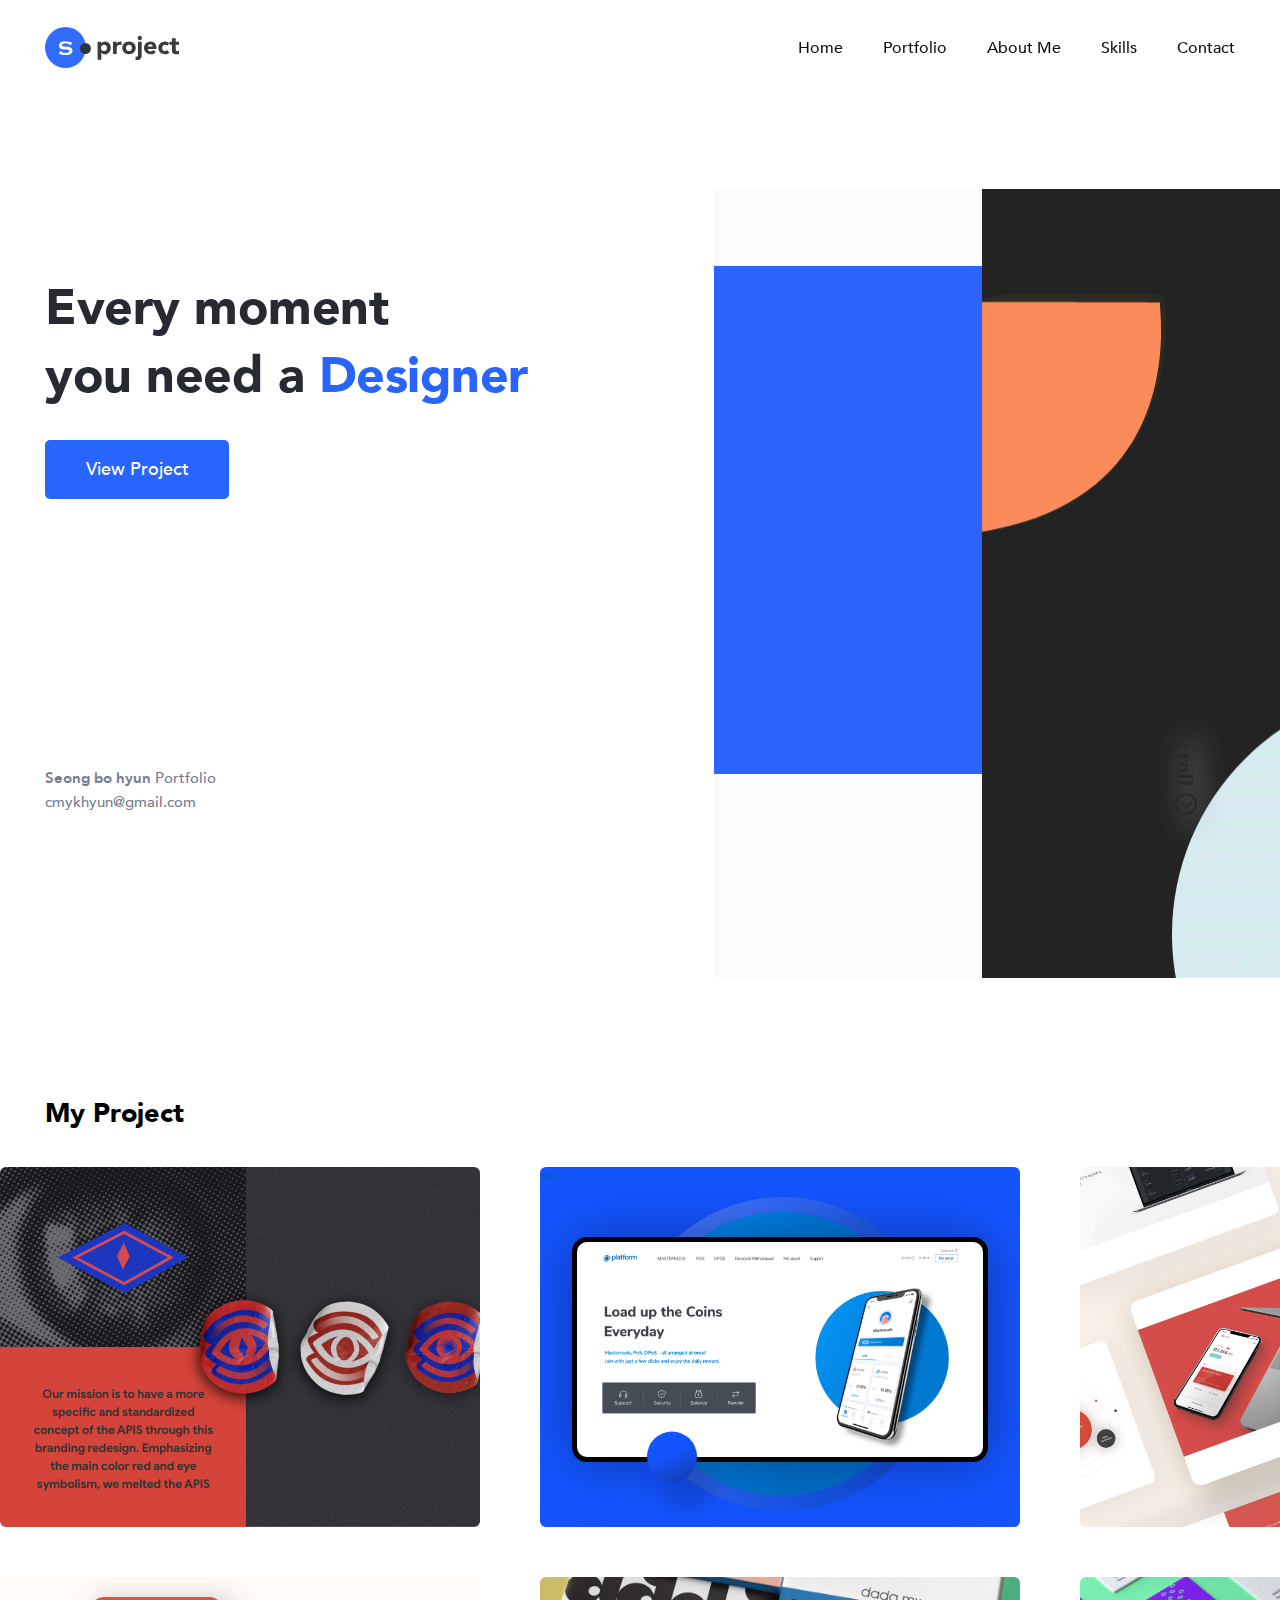
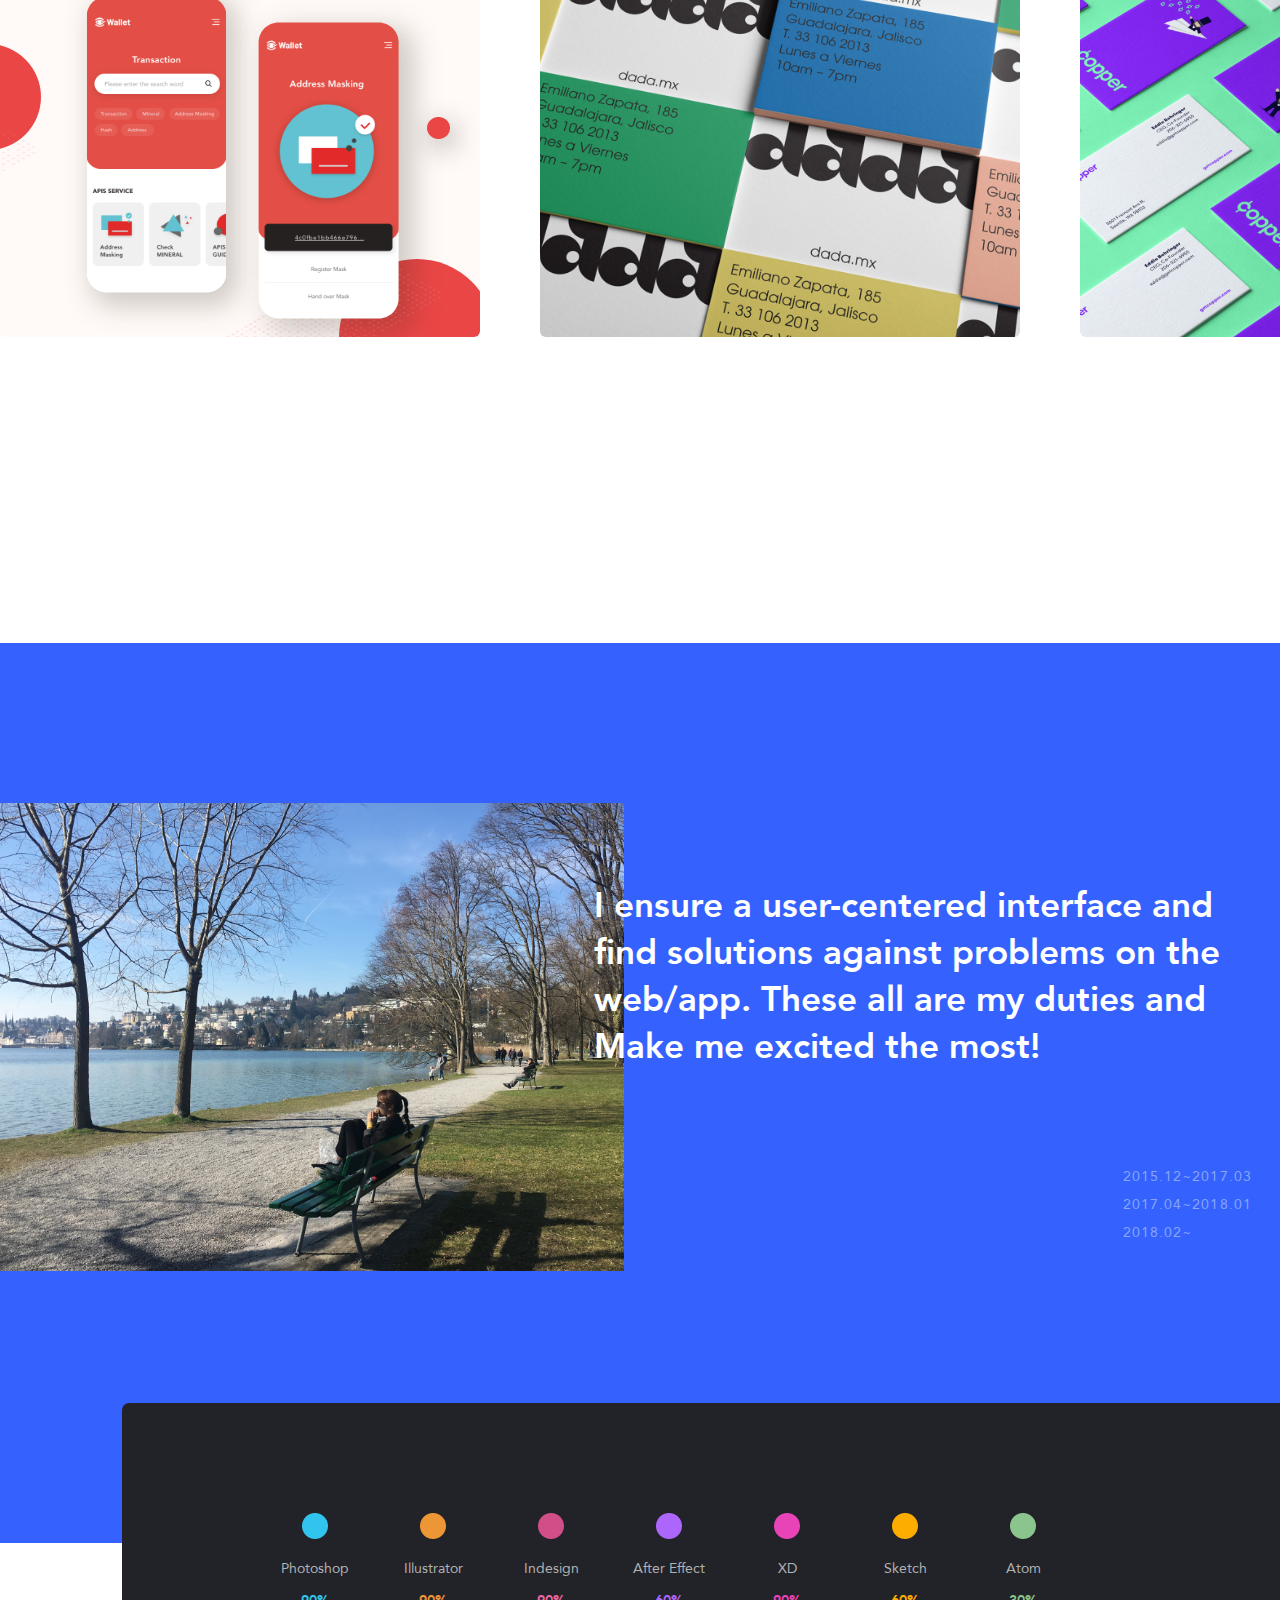
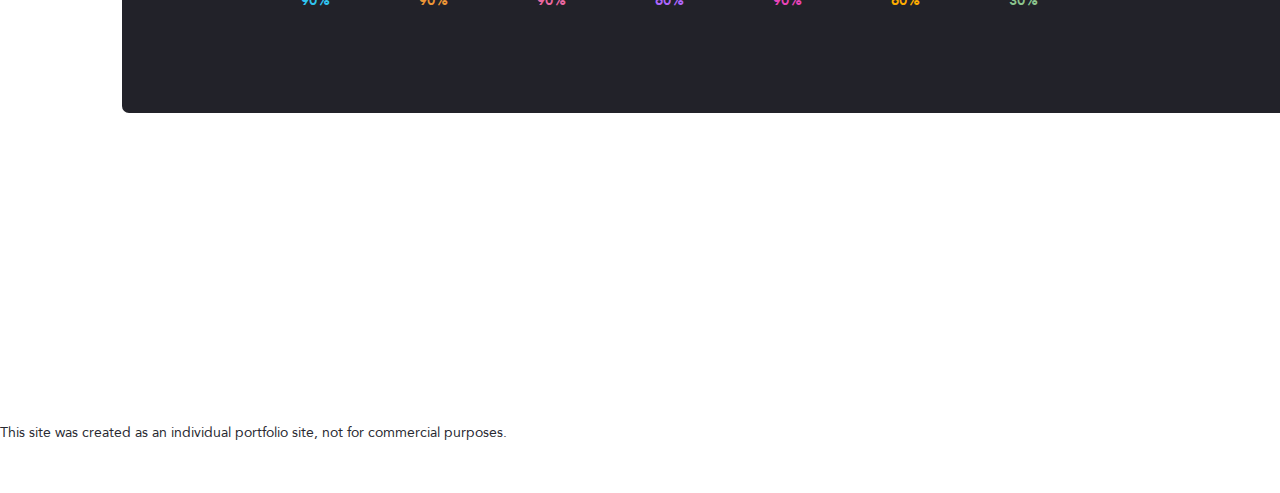
==== index.html @ dc226697 "첫번째 커밋" ====
<!doctype html>

<html lang="ko">
<head>
     <meta http-equiv="Content-Type" content="text/html; charset=utf-8">
     <meta name="Robots" content="noindex,nofollow">
     <meta name="viewport" content="width=device-width", initial-scale=1, user-scalable=no, min-height: 500px;>
     <title>Seong Bo hyun</title>
     <script src="https://code.jquery.com/jquery-3.3.1.min.js"></script>
     <script src="script/default.js"></script>
     <link rel="stylesheet" type="text/css" href="css/default.css">
     <link rel="stylesheet" type="text/css" href="css/style.css">
          <link rel="stylesheet" type="text/css" href="css/animate.css">
     <link rel="stylesheet" media="(min-width:701px) and (max-width:1580px)" href="css/tablet.css">
     <link rel="stylesheet" media="(min-width:0px) and (max-width:700px)" href="css/mobile.css">
     <link rel="stylesheet" href="https://wowjs.uk/css/libs/animate.css">
     <meta property="og:image" content="https://ibb.co/C6MLkLR">

</head>
<body class="body">
   <div class="main_wrap">
    <header id="header">
        <div class="content">
            <div class="logo"><a href="#a"><img src="img/logo.svg" alt="logo"></a></div>
            <div class="menu">
                <ul>
                   <li><a href="#a">Home</a></li>
                   <li><a href="#a">Portfolio</a></li>
                   <li><a href="#a">About Me</a></li>
                   <li><a href="#a">Skills</a></li>
                   <li><a href="#a">Contact</a></li>
                </ul>
            </div>

        </div>
    </header>
    <section class="banner">
           <div class="text">
             <div>
               <div class="main_text animated fadeInUp">Every moment<br>you need a <span>Designer</span></div>
               <div class="btn animated fadeInUp delay"><a href="#a">View Project</a></div>
              </div>
              </div>
               <div class="info_text"><b>Seong bo hyun</b> Portfolio<br>cmykhyun@gmail.com</div>

           <div class="main_img"><img src="img/banner_01.gif" alt="backgr" > </div>
           <div class="scroll"><img src="img/scroll.svg"></div>
       </section>
   </div>


   
    <!--============================================
   # portfolio
    ================================================-->

   <section id="pg_main">
     <section class="portfolio">
        <!-- <h3>2018 ~ 2020</h3> -->
         <h1>My Project</h1>
         <div class="filter">
            <ul>
                <li><b>Web</b> 03</li>
                <li><b>GUI</b> 02</li>
                <li><b>Etc</b> 05</li>
            </ul>
          </div>
          <div class="pf_list">
              <div class="card" >
                  <div class="inner_img " ><a href="#a">
                      <img class="pf_01" src="img/pf_01.png" >
                      <div class="overlay">
                          <h2 class="title">Bo hyun Portfolio</h2>
                          <p>Publishing / Web design</p>
                      </div></a>
                  </div>
             </div>
             <div class="card">
                  <div class="inner_img "><a href="#a">
                      <img class="pf_02" src="img/pf_02.png">
                      <div class="overlay">
                          <h2 class="title">Staking platform Web</h2>
                          <p>Planning / Web design</p>
                      </div></a>
                  </div>
             </div>
              <div class="card">
                  <div class="inner_img "><a href="#a">
                      <img class="pf_03" src="img/pf_03.png">
                      <div class="overlay">
                        <h2 class="title">APIS Official Web</h2>
                        <p>Planning / Web design</p>
                      </div></a>
                  </div>
             </div>
             <div class="card">
                  <div class="inner_img "><a href="#a">
                      <img class="pf_04" src="img/pf_04.png">
                      <div class="overlay">
                          <h2 class="title">Mobile Wallet UI/UX</h2>
                          <p>Planning / GUI design / UI / UX</p>
                      </div></a>
                  </div>
             </div>
              <div class="card">
                  <div class="inner_img "><a href="#a">
                      <img class="pf_05" src="img/pf_05.png">
                      <div class="overlay">
                        <h2 class="title">Platform UI/UX</h2>
                        <p>Planning / GUI design / UI / UX</p>
                      </div></a>
                  </div>
             </div>
             <div class="card">
                  <div class="inner_img "><a href="#a">
                      <img class="pf_06" src="img/pf_06.png">
                      <div class="overlay">
                          <h2 class="title">Graphic Design</h2>
                          <p>BI / CI / Graphic / Editorial design</p>
                      </div></a>
                  </div>
             </div>
         </div>


         <div class="popup_1">
             <img class="popup_cancel" src="img/project_ic03.svg" alt="cancel">
               <div class="popup_wrap">
                 <h2>Bo hyun Portfolio Design / Publishing</h2>
                 <!--<div class="tool">
                        <ul>
                            <li class="cb hover_1"><img src="img/project_ic01.svg" alt="Contribution"></li>
                            <li class="tl hover_2"><img src="img/project_ic02.svg" alt="tool"></li>
                        </ul>
                 </div>-->
                 <div class="project"><img src="img/project_img01.png"</div>
              </div>
              </div>


              <div class="popup_2">
                  <img class="popup_cancel" src="img/project_ic03.svg" alt="cancel">
                    <div class="popup_wrap">
                      <h2>Staking Platform Web</h2>
                      <div class="project"><img src="img/project_img02.png"</div>
                   </div>
                   </div>

               <div class="popup_3">
                     <img class="popup_cancel" src="img/project_ic03.svg" alt="cancel">
                       <div class="popup_wrap">
                         <h2>APIS Official Web</h2>
                         <div class="project"><img src="img/project_img03.png"</div>
                    </div>
                    </div>


              <div class="popup_4">
                  <img class="popup_cancel" src="img/project_ic03.svg" alt="cancel">
                    <div class="popup_wrap">
                      <h2>Mobile Wallet UI/UX</h2>
                      <div class="project"><img src="img/project_img04.png"</div>
                   </div>
                   </div>

          </div>
     </section>
       <section class="about">
         <div class="about_wrap">
           <div class="img"><img src="img/profile.png"></div>
               <div class="info WOW animated fadeInUp">I ensure a user-centered interface and<br>find solutions against problems on the<br>web/app. These all are my duties and<br>Make me excited the most!
               </div>
               <div class="detail">
                    <ul>
                       <li class="year">2015.12~2017.03<br>2017.04~2018.01<br>2018.02~</li>
                       <li class="ht"> [D.fly] Design team Staff<br>[Dejin/KDF] Design team Staff<br>[oneAll&Partnerse] Head of Operation Team </li>
                    </ul>
               </div>
           </div>

       </section>
       <section class="skills">
          <div class="bg"></div>
           <div class="content">
              <ul class="tool_list">
                  <li>
                      <dl>
                         <dt><img src="img/ic_ps.png"></dt>
                         <dd class="title">Photoshop</dd>
                         <dd class="ps per">90%</dd>
                      </dl>
                  </li>
                  <li>
                      <dl>
                         <dt><img src="img/ic_ai.png"></dt>
                         <dd class="title">Illustrator</dd>
                         <dd class="ai per">90%</dd>
                      </dl>
                  </li>
                  <li>
                      <dl>
                         <dt><img src="img/ic_id.png"></dt>
                         <dd class="title">Indesign</dd>
                         <dd class="in per">90%</dd>
                      </dl>
                  </li>
                  <li>
                      <dl>
                         <dt><img src="img/ic_ae.png"></dt>
                         <dd class="title">After Effect</dd>
                         <dd class="ae per">60%</dd>
                      </dl>
                  </li>
                  <li>
                      <dl>
                         <dt><img src="img/ic_xd.png"></dt>
                         <dd class="title">XD</dd>
                         <dd class="xd per">90%</dd>
                      </dl>
                  </li>
                  <li>
                      <dl>
                         <dt><img src="img/ic_sk.png"></dt>
                         <dd class="title">Sketch</dd>
                         <dd class="sk per">60%</dd>
                      </dl>
                  </li>
                  <li>
                      <dl>
                         <dt><img src="img/ic_bra.png"></dt>
                         <dd class="title">Atom</dd>
                         <dd class="br per">30%</dd>
                      </dl>
                  </li>
              </ul>

           </div>
       </section>

    </section>

    <section id="contact">
      <ul class="contact_wrap">
       <li><a href="mailto:cmykhyun@gmail.com">cmykhyun@gmail.com</a></li>
       <li><a href="#a">Instagrem</a></li>
     </ul>
    </section>

    <footer id="footer">
      <div class="footer_wrap">
       <p class="copy">This site was created as an individual portfolio site, not for commercial purposes.</p>
       <p class="info">Copyrightⓒ2020. Designer Seong Bo hyun. All rights reserved.</p>
      </div>
    </footer>

</body>





</html>
---- css/default.css ----
@charset "utf-8";

</style>

/* Reset */
 * {outline:0 !important;}
html,body,h1,h2,h3,h4,h5,h6,div,p,blockquote,pre,code,address,ul,ol,li,menu,nav,section,article,aside,
dl,dt,dd,table,thead,tbody,tfoot,label,caption,th,td,form,fieldset,legend,hr,input,button,textarea,object,figure,figcaption {margin:0;padding:0;}
html, body{width:100%;}
html{-webkit-touch-callout:none; -webkit-user-select:none; -webkit-tap-highlight-color:rgba(0, 0, 0, 0);}
body{width:100%; background:#fff; min-width:320px; -webkit-text-size-adjust:none;word-wrap:break-word;word-break:break-all;}
body,input,select,textarea,button {border:none;font-size:15px; font-family: 'Avenir', sans-serif !important;}
ul,ol,li{list-style:none;}
table{width:100%;border-spacing:0;border-collapse:collapse;}
img,fieldset{border:0;}
address,cite,code,em{font-style:normal;font-weight:normal;}
label,img,input,select,textarea,button{vertical-align:middle;}
.hide,caption,legend{line-height:0;font-size:1px;overflow:hidden;}
hr{display:none;}
main,header,section,nav,footer,aside,article,figure{display:block;}
a{color:#000;text-decoration:none;}

/*font  */
@font-face {
  font-family: 'Avenir';
  src: url("../font/Avenir-Black.eot"), url("../font/Avenir-Black.woff") format("woff"), url("../font/Avenir-Black.ttf") format("truetype");
  font-weight: 900;
  font-style: normal; }

@font-face {
  font-family: 'Avenir';
  src: url("../font/Avenir-Heavy.eot"), url("../font/Avenir-Heavy.woff") format("woff"), url("../font/Avenir-Heavy.ttf") format("truetype");
  font-weight: 700;
  font-style: normal; }

@font-face {
  font-family: 'Avenir';
  src: url("../font/Avenir-Medium.eot");
  src: url("../font/Avenir-Medium.eot?#iefix") format("embedded-opentype"), url("../font/Avenir-Medium.woff") format("woff"), url("../font/Avenir-Medium.ttf") format("truetype");
  font-weight: 500;
  font-style: normal; }

@font-face {
  font-family: 'Avenir';
  src: url("../font/Avenir-Roman.eot");
  src: url("../font/Avenir-Roman.eot?#iefix") format("embedded-opentype"), url("../font/Avenir-Roman.woff") format("woff"), url("../font/Avenir-Roman.ttf") format("truetype");
  font-weight: 300;
  font-style: normal; }

@font-face {
  font-family: 'Avenir';
  src: url("../font/Avenir-Book.eot"), url("../font/Avenir-Book.woff") format("woff"), url("../font/Avenir-Book.ttf") format("truetype");
  font-weight: 200;
  font-style: normal; }

@font-face {
  font-family: 'Avenir';
  src: url("../font/Avenir-Light.eot"), url("../font/Avenir-Light.woff") format("woff"), url("../font/Avenir-Light.ttf") format("truetype");
  font-weight: 100;
  font-style: normal; }






/* Form */
textarea { border:1px solid #dbdbdb;}
select { height:32px; font-size:13px; color:#373737; border:1px solid #e9e9e9; background:#fff;border-radius: 5px;}
input[type=tel],
input[type=time],
input[type=text],
input[type=password],
input[type=search],
input[type=email],
input[type=file],
input[type=url],
input[type=number],
input[type=date],textarea {width:100%; height:30px; font-size:13px; color:#373737; border:1px solid #e9e9e9; background:#fff; text-indent:20px; border-radius: 5px; transition: all 0.5s; vertical-align:middle;}
input::-webkit-input-placeholder{color:#b5b5b5; font-size:12px; line-height:100%;}
textarea { padding:5px 0;}
select:focus,
textarea:focus,
input:focus { border: 1px solid #727272;}

input[type=tel][readonly],
input[type=text][readonly],
input[type=password][readonly],
input[type=email][readonly],
input[type=search][readonly],
input[type=tel][disabled],
input[type=text][disabled],
input[type=password][disabled],
input[type=search][disabled],
input[type=email][disabled]{background:#eaeaea; border-color:#c0c0c0; color:#666; -webkit-appearance:none;font-size:12px;}
textarea[readonly],
textarea[disabled]{padding:11px; font-size:16px; color:#666; font-weight:normal; line-height:140%; height:78px; background:#eaeaea;border:1px solid #c0c0c0;}

.clear {clear:both;}
.clear:after { content:""; display:block; clear:both;}
---- css/style.css ----
@charset "utf-8"

htm{font-size: 20px; }
body{font-size: 1rem;  overflow-x:hidden; width: 100% }



.main_wrap {height: 100vh;}

#header {position: fixed;;  top: 0; left: 0; right: 0;  box-shadow: 0 2px 8px 0 hsla(0,0%,90.8%,.0); height: 95px; box-sizing: border-box; background-color: #fff; z-index: 30; opacity: .95;}
#header .content {height: 100%; max-width: 1780px; margin: 0 auto; padding: 0; box-sizing: border-box;}
#header .content .logo { display: inline-flex; align-items: center; justify-content: center; height: 100%; padding-left: 10px;}
#header .content .menu { display: inline-flex; float: right; height: 95px; align-items: center; padding-right: 10px;}
#header .content .menu ul li {float: left; padding-left:40px;}
#header .content .menu ul li a {display: block; position: relative;font-size: 1rem;  font-weight: 500;height:40px; line-height:40px;}
#header .content .menu ul li a:before {content: ""; position: absolute; left:0; bottom:12px; width:0; height: 2px; background-color:#000; transition: width 0.5s;}
#header .content .menu ul li a:hover:before {width: 100%;}



.banner { display: block; padding-top: 95px; margin: 0 auto; box-sizing: border-box;width: 1560px; height:100%; }
.banner .text { display: inline-block; padding-top: 13.5%; height: 100%}
.banner .main_text{font-size: 3.1rem; color: #282A31; padding-bottom: 30px; letter-spacing: -.5px; font-weight: 800; float: }
.banner .main_text span{color: #2865FF;}
.banner .btn { background: #2865FF ; width: 180px; height: 55px; display:block; border-radius: 5px; font-size: 1.1rem; text-align: center; line-height: 55px; transition: .2s all; border: 2px solid transparent;}
.banner .btn:hover {background: #fff; border: 2px solid #2865FF; }
.banner .btn a {color: #fff; transition: .2s all;}
.banner .btn:hover a {color: #2865FF;}
.banner .info_text { font-size: .94rem; color: #757b90; line-height: 1.5rem; position: absolute; bottom:85px; }
.banner .main_img { display:inline-block; position: relative; float: right; margin-right: -180px; z-index: -1; padding-top:94px; bottom: 0; bottom: 0;  background-size: cover;}

.banner .scroll {display: inline-block; float: right; right: 80px;position: absolute; bottom:73px; filter:drop-shadow(8px 10px 15px #B4B4BC);}

/*포트폴리오*/   
#pg_main {display: block;}   
#pg_main .portfolio {display: block;width:1560px;margin: 0 auto; padding-top: 195px; }
#pg_main .portfolio h1 {display: inline-flex; font-size: 1.7rem; color:rgba(#1D1F22,1); padding-bottom: 35px; font-weight: 900;}
#pg_main .portfolio .filter {display: inline-flex; float: right; padding-top:19px; font-size: .9rem;}
#pg_main .portfolio .filter ul li {float: left; padding-left: 17px; color: #646771; font-weight: 300;}

#pg_main .portfolio .pf_list { display: inline-block;  padding-bottom: 250px; margin: 0 auto; position: relative;}
#pg_main .portfolio .pf_list .card { float: left; display: inline-block; padding-bottom: 50px; padding-right: 60px; transition: opacity 0.35s, transform 0.35s; ;width:480px; height: 360px; }
#pg_main .portfolio .pf_list .card:nth-child(3n) {padding-right: 0px;}

#pg_main .portfolio .pf_list .card .inner_img {overflow:hidden; width:100%; height:360px;  border-radius: 6px; position: relative;   }
#pg_main .portfolio .pf_list .inner_img:hover {box-shadow: 13px 13px 35px rgba(193,198,217,1); background-color:#2865FF;}
#pg_main .portfolio .pf_list .card .overlay .title {font-size: 1.8rem; position: absolute; top: 47%; left: 50%; transform: translate(-50%, -50%);   color: #fff; white-space: nowrap; overflow: hidden; font-weight: 600;  }
#pg_main .portfolio .pf_list .card .overlay p {color: #CBD7F6; font-size:1.1rem; position: absolute; top: 59%; left: 50%; transform: translate(-50%, -50%); font-weight: 300; white-space: nowrap; border-radius: 5px;}
#pg_main .portfolio .pf_list .card .overlay {opacity: 0; }
#pg_main .portfolio .pf_list .card .inner_img:hover .overlay {opacity: 1; }
#pg_main .portfolio .pf_list .card .inner_img img {  top: 50%; left: 50%; transform: (-50%,-50%);  transition: all 0.3s ease-in-out;  }
#pg_main .portfolio .pf_list .card .inner_img:hover img { transform: scale(1.03); color:#26262D; opacity: .1; }


/*포트폴리오 팝업01*/
.body.noscroll {overflow-y: hidden;}
#pg_main .portfolio .popup_1 {visibility:hidden ; background-color:rgba(0,0,0,0.9); top: 0; left: 0; z-index: 999; width: 100%; height: 100%; position:fixed; overflow-y: scroll; box-sizing: border-box;}
#pg_main .portfolio .popup_1.active {visibility: visible;}
#pg_main .portfolio .popup_1 .popup_wrap  {color: #fff; width:1400px; margin: 0 auto; display: block; height: 100%; padding-top: 50px;}
#pg_main .portfolio .popup_1 .popup_wrap h2 {display: inline-block; font-size: 1.5rem; font-weight: 400; padding-bottom: 24px; padding-top: 10px; }
#pg_main .portfolio .popup_1 .popup_cancel {position: fixed; right: 0; padding-top:20px; padding-right:20px;z-index: 1; float: right; cursor: pointer; opacity: 0.7;}
#pg_main .portfolio .popup_1 .popup_cancel:hover{opacity: 1;}
#pg_main .portfolio .popup_1 .popup_wrap .tool{display: inline-block; float: right; cursor: pointer;}
#pg_main .portfolio .popup_1 .popup_wrap .tool ul li{float: left; padding-left: 15px;}


#pg_main .portfolio .popup_1 .popup_wrap .project {position: absolute;  box-sizing: border-box; border-radius: 10px;  background:#fff; width: 1400px; height: 2685px; margin-bottom: 100px;}

/*포트폴리오 팝업02*/
.body.noscroll {overflow-y: hidden;}
#pg_main .portfolio .popup_2 {visibility:hidden ; background-color:rgba(0,0,0,0.9); top: 0; left: 0; z-index: 999; width: 100%; height: 100%; position:fixed; overflow-y: scroll; box-sizing: border-box;}
#pg_main .portfolio .popup_2.active {visibility: visible;}
#pg_main .portfolio .popup_2 .popup_wrap  {color: #fff; width:1400px; margin: 0 auto; display: block; height: 100%; padding-top: 50px;}
#pg_main .portfolio .popup_2 .popup_wrap h2 {display: inline-block; font-size: 1.5rem; font-weight: 400; padding-bottom: 24px; padding-top: 10px; }
#pg_main .portfolio .popup_2 .popup_cancel {position: fixed; right: 0; padding-top:20px; padding-right:20px;z-index: 1; float: right; cursor: pointer; opacity: 0.7;}
#pg_main .portfolio .popup_2 .popup_cancel:hover{opacity: 1;}
#pg_main .portfolio .popup_2 .popup_wrap .tool{display: inline-block; float: right; cursor: pointer;}
#pg_main .portfolio .popup_2 .popup_wrap .tool ul li{float: left; padding-left: 15px;}


#pg_main .portfolio .popup_4 .popup_wrap .project {position: absolute;  box-sizing: border-box; border-radius: 10px;  background:#fff; width: 1400px; height: 2685px; margin-bottom: 100px;}



/*포트폴리오 팝업03*/
.body.noscroll {overflow-y: hidden;}
#pg_main .portfolio .popup_3 {visibility:hidden ; background-color:rgba(0,0,0,0.9); top: 0; left: 0; z-index: 999; width: 100%; height: 100%; position:fixed; overflow-y: scroll; box-sizing: border-box;}
#pg_main .portfolio .popup_3.active {visibility: visible;}
#pg_main .portfolio .popup_3 .popup_wrap  {width:1400px; margin: 0 auto; display: block; height: 100%; padding-top: 50px; padding-bottom: 200px;}
#pg_main .portfolio .popup_3 .popup_wrap h2 {display: inline-block; font-size: 1.5rem; font-weight: 400; padding-bottom: 24px; padding-top: 10px; }
#pg_main .portfolio .popup_3 .popup_cancel {position: fixed; right: 0; padding-top:20px; padding-right:20px;z-index: 1; float: right; cursor: pointer; opacity: 0.7;}
#pg_main .portfolio .popup_3 .popup_cancel:hover{opacity: 1;}
#pg_main .portfolio .popup_3 .popup_wrap .tool{display: inline-block; float: right; cursor: pointer;}
#pg_main .portfolio .popup_3 .popup_wrap .tool ul li{float: left; padding-left: 15px;}


#pg_main .portfolio .popup_4 .popup_wrap .project {position: absolute;  box-sizing: border-box;   width: 1400px;  padding-bottom: 100px;}



/*포트폴리오 팝업04*/
.body.noscroll {overflow-y: hidden;}
#pg_main .portfolio .popup_4 {visibility:hidden ; background-color:rgba(0,0,0,0.9); top: 0; left: 0; z-index: 999; width: 100%; height: 100%; position:fixed; overflow-y: scroll; box-sizing: border-box;}
#pg_main .portfolio .popup_4.active {visibility: visible;}
#pg_main .portfolio .popup_4 .popup_wrap  {color: #fff; width:1400px; margin: 0 auto; display: block; height: 100%; padding-top: 50px;}
#pg_main .portfolio .popup_4 .popup_wrap h2 {display: inline-block; font-size: 1.5rem; font-weight: 400; padding-bottom: 24px; padding-top: 10px; }
#pg_main .portfolio .popup_4 .popup_cancel {position: fixed; right: 0; padding-top:20px; padding-right:20px;z-index: 1; float: right; cursor: pointer; opacity: 0.7;}
#pg_main .portfolio .popup_4 .popup_cancel:hover{opacity: 1;}
#pg_main .portfolio .popup_4 .popup_wrap .tool{display: inline-block; float: right; cursor: pointer;}
#pg_main .portfolio .popup_4 .popup_wrap .tool ul li{float: left; padding-left: 15px;}


#pg_main .portfolio .popup_4 .popup_wrap .project {position: absolute;  box-sizing: border-box; border-radius: 10px;  background:#fff; width: 1400px; height: 2685px; margin-bottom: 100px;}






#pg_main .about {background-color: #3562ff; width: 100%; height: 900px; position: relative;}
#pg_main .about .about_wrap{width:1560px; margin: 0 auto;}
#pg_main .about .about_wrap .img {display: inline-block;  margin-top: 160px; }
#pg_main .about .about_wrap .info {display: inline-block;  position: absolute;color: #fff; margin-left: -30px;  z-index: 5;font-size: 2.2rem;font-weight: 300;  font-weight: 600; line-height: 47px; padding-top: 240px; margin-bottom:10px; }
#pg_main .about  .about_wrap  .detail {display:inline-block;float: right; right: 0;z-index: 10; padding-top: 520px;}
#pg_main .about  .about_wrap  .detail ul {display:inline-block; float: right; right: 0}
#pg_main .about  .about_wrap  .detail li {float: left; line-height: 28px; font-size: .89rem; color: #fff; font-weight: 300; padding-left: 30px}
#pg_main .about  .about_wrap  .detail .year {letter-spacing: 1.1px; color: #87A6F6}
#pg_main .about  .about_wrap  .detail .ht {padding-left: 30px}






#pg_main .skills {display: block;  width: 100% ;height: 310px; margin-top: -140px; position: relative; box-sizing: border-box;}
#pg_main .skills .bg { position: absolute; display: inline-block; width: 91%; height: 310px; background-color: #222229; float: right; right: -7px; border-radius: 7px;}
#pg_main .skills .content {position: absolute; display: inline-block; width: 100%; z-index: 4; margin-left: 30px; box-sizing: border-box;}
#pg_main .skills .content ul { width: 828px; height:310px; margin: auto; padding-top:110px;box-sizing: border-box; align-items: center;}
#pg_main .skills .content ul li {float: left; padding: 0 10px;}
#pg_main .skills .content dl {width: 98px; height: 119px; }
#pg_main .skills .content dl dt {text-align: center;}
#pg_main .skills .content dl .title {text-align: center; padding-top: 20px;  color: #B2B2B2; font-weight:300; font-size:.85rem;}
#pg_main .skills .content dl .per {text-align: center; font-size:.85rem; font-weight: 700; padding-top: 13px; color: #30C4EF;}
#pg_main .skills .content dl .ai {color: #EC9636;}
#pg_main .skills .content dl .in {color: #EB68A1;}
#pg_main .skills .content dl .ae {color: #AD66FC;}
#pg_main .skills .content dl .xd {color: #E844B8;}
#pg_main .skills .content dl .sk {color: #FDAD00;}
#pg_main .skills .content dl .br {color: #8BC48D;}






#contact {display: block;  width:1780px; height: 310px;  margin: 0 auto;}
#contact .contact_wrap {display: block; margin: 0 auto; height: 100%; float: right; right: 0; padding-top: 250px; box-sizing: border-box;}
#contact .contact_wrap li {float: left; padding-left: 40px; font-size: 1.1rem;  font-weight: 500; color: #282A31;}
#contact .contact_wrap li a{display: block; position: relative;}
#contact .contact_wrap li a:before {content: ""; position: absolute; left:0; bottom:.5px; width:0; height: .06rem; background-color:#282A31; transition: width 0.5s;}
#contact .contact_wrap li a:hover:before {width: 100%;}

#footer {display: block;  width:1780px;  margin: 0 auto; height: 70px;}
#footer .footer_wrap {display: block;  height: 100%; color: #282A31; font-size: .9rem; font-weight: 300}
#footer .copy {display: inline-block;}
#footer .info {display: inline-block; float: right; font-weight: 400}
---- css/tablet.css ----
@charset "utf-8"

.main_wrap {height: 100vh;}
#header .logo {float: none; position: absolute; left: 35px; }
#header .menu ul {right:0; padding-right: 35px; float:right;}


.banner .text { display: inline-block; padding-top: 11.5%; height: 100%}
.banner .main_text{font-size: 3.1rem; color: #282A31; padding-bottom: 30px; letter-spacing: -.5px; font-weight: 800; padding-left: 45px;}
.banner .main_text span{color: #2865FF;}
.banner .btn {margin-left: 45px;}
.banner .info_text {padding-left: 45px;}

#pg_main .portfolio h1 {padding-left: 45px;}
#pg_main .portfolio .filter {padding-right: 45px;}

.banner .main_img { margin-right: -120px; }
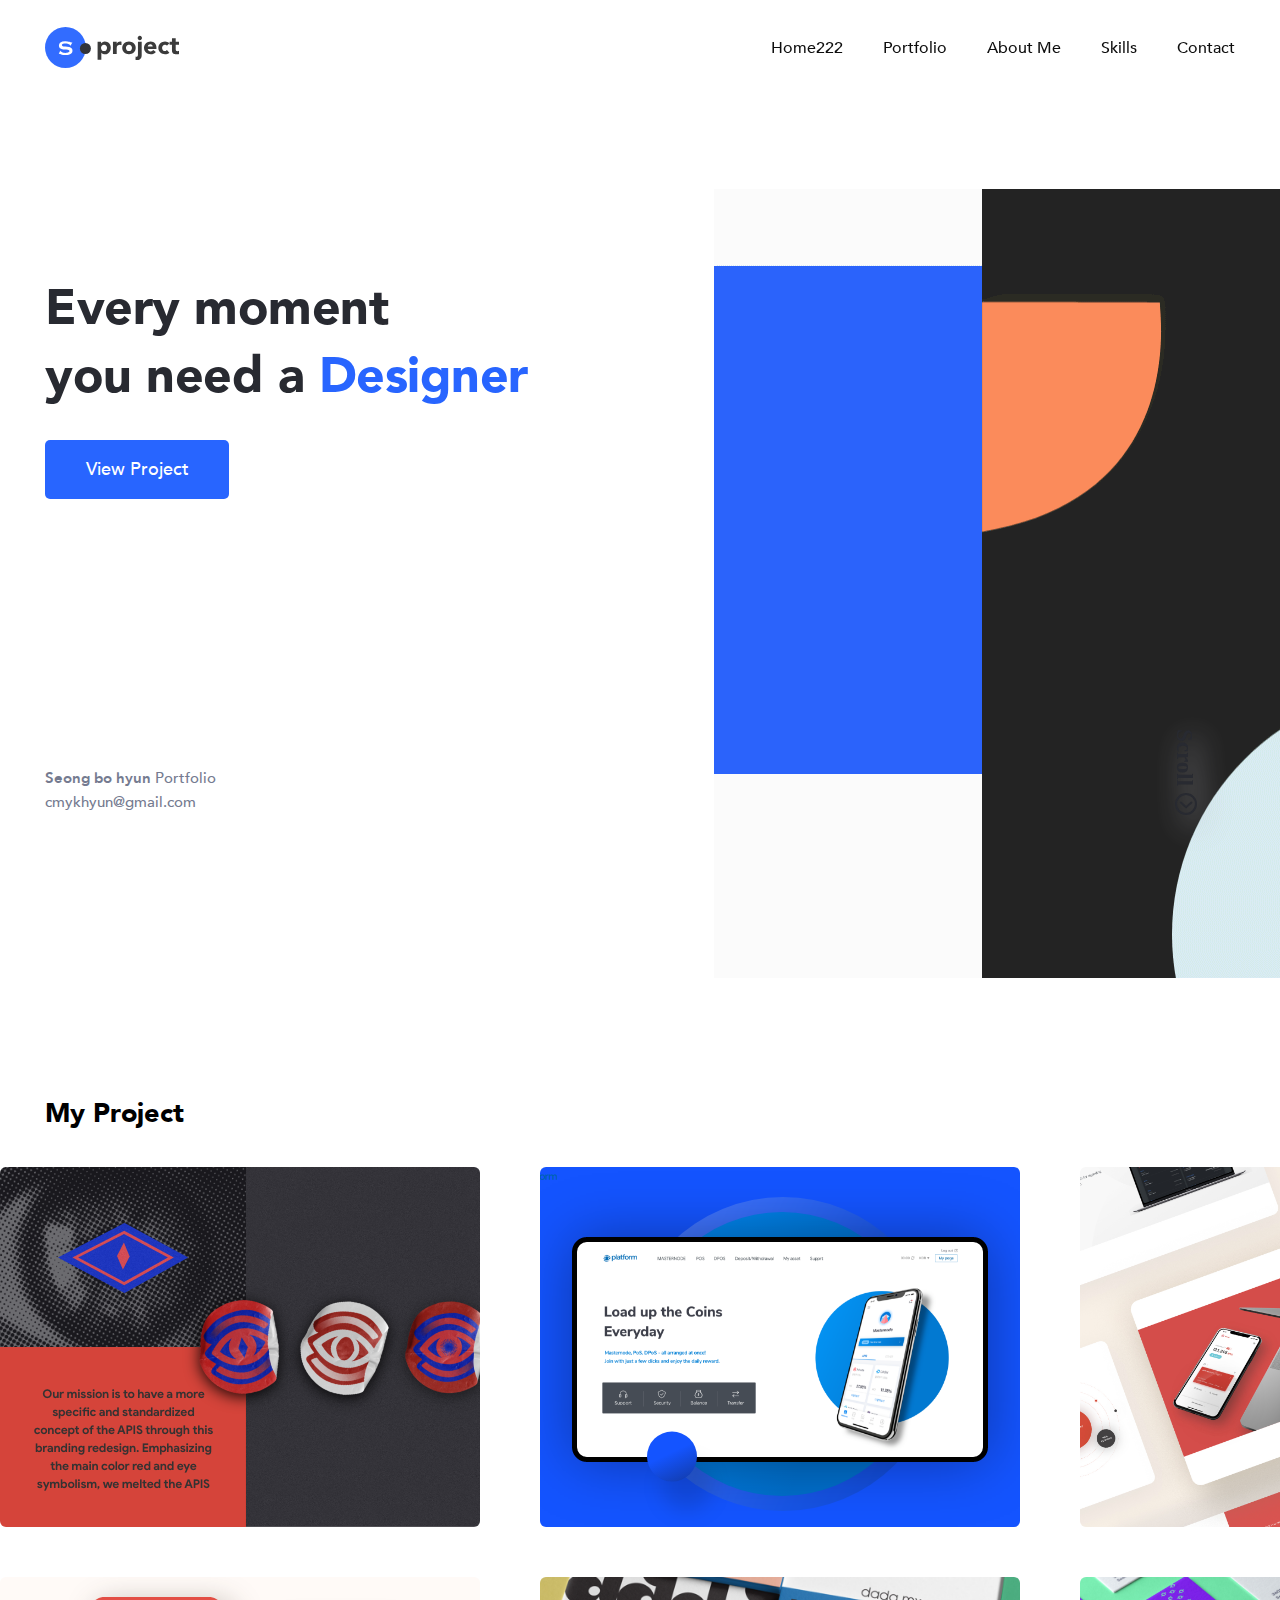
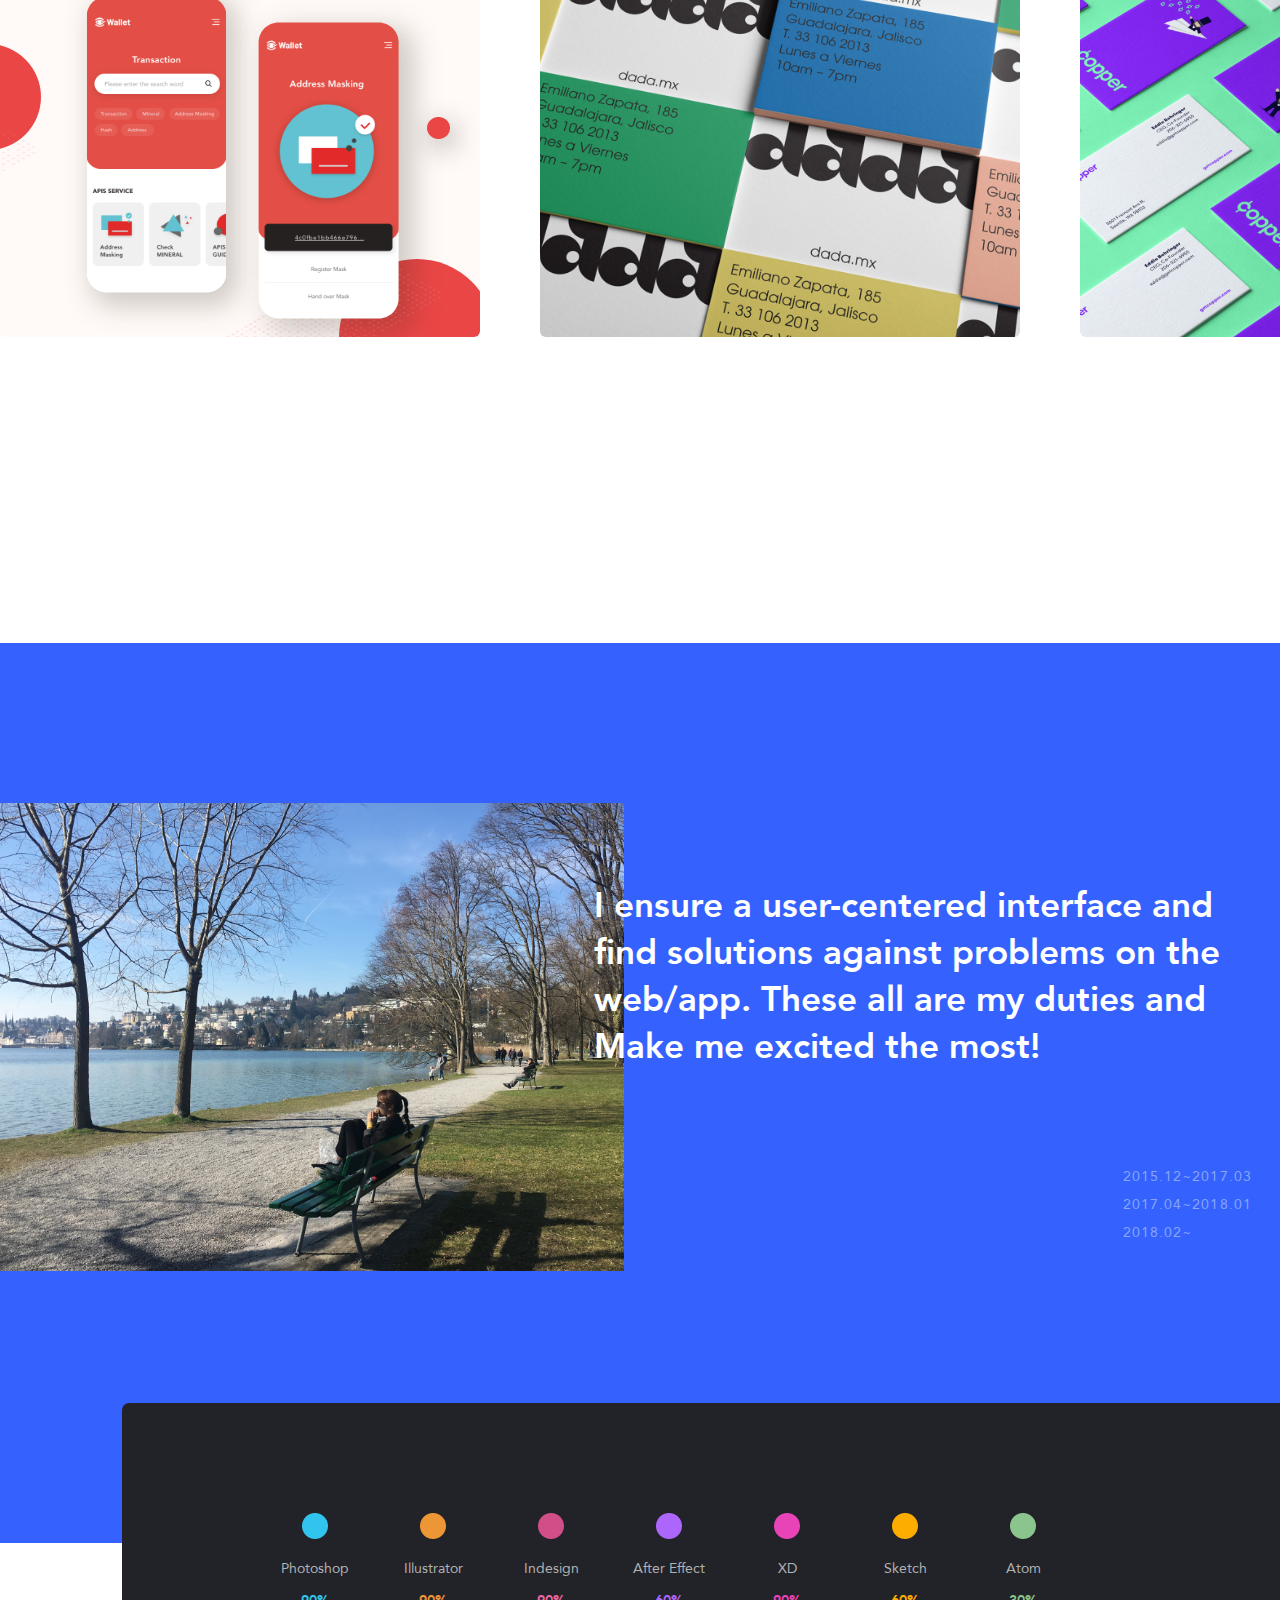
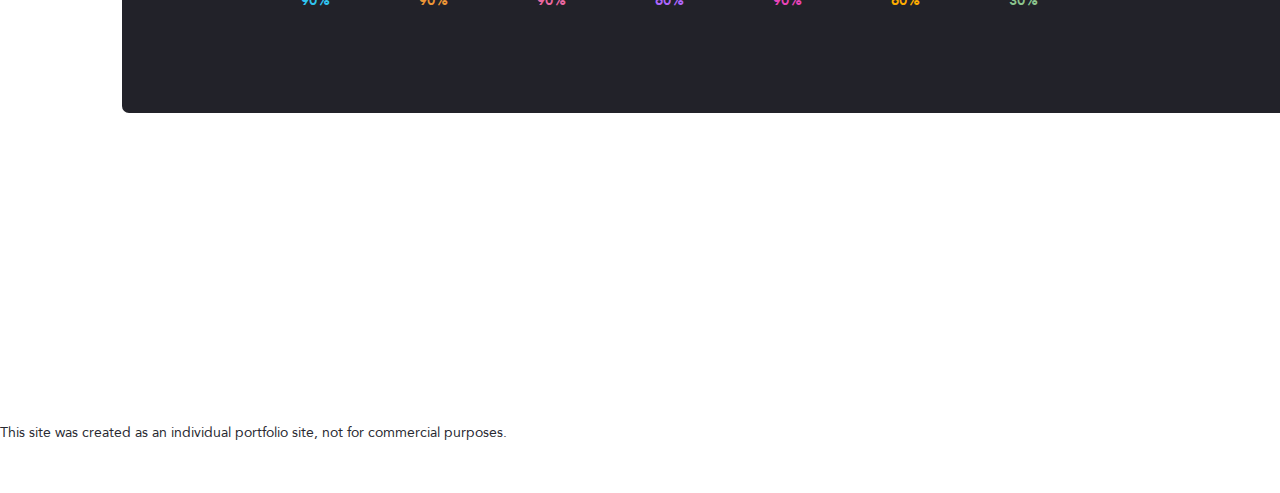
==== commit f099fc5f: "Update index.html" ====
--- a/index.html
+++ b/index.html
@@ -24,7 +24,7 @@
             <div class="logo"><a href="#a"><img src="img/logo.svg" alt="logo"></a></div>
             <div class="menu">
                 <ul>
-                   <li><a href="#a">Home</a></li>
+                   <li><a href="#a">Home222</a></li>
                    <li><a href="#a">Portfolio</a></li>
                    <li><a href="#a">About Me</a></li>
                    <li><a href="#a">Skills</a></li>
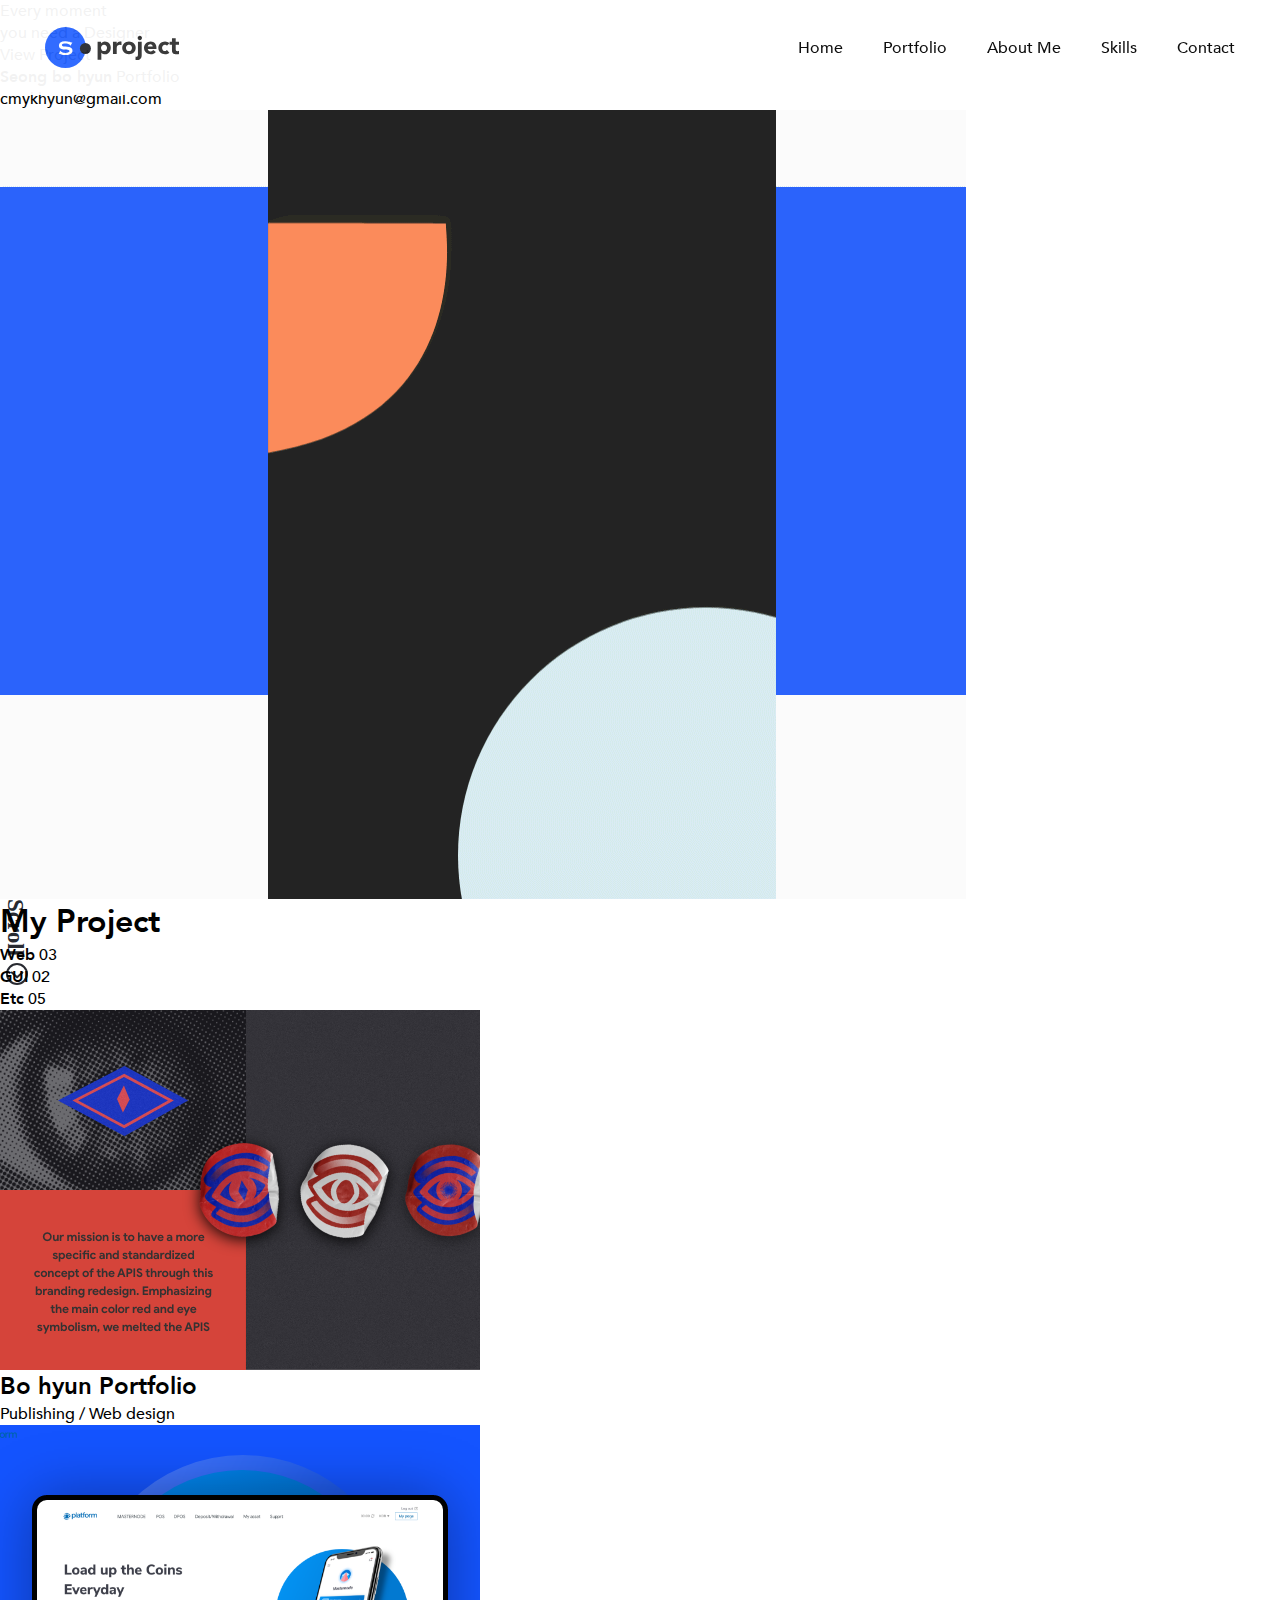
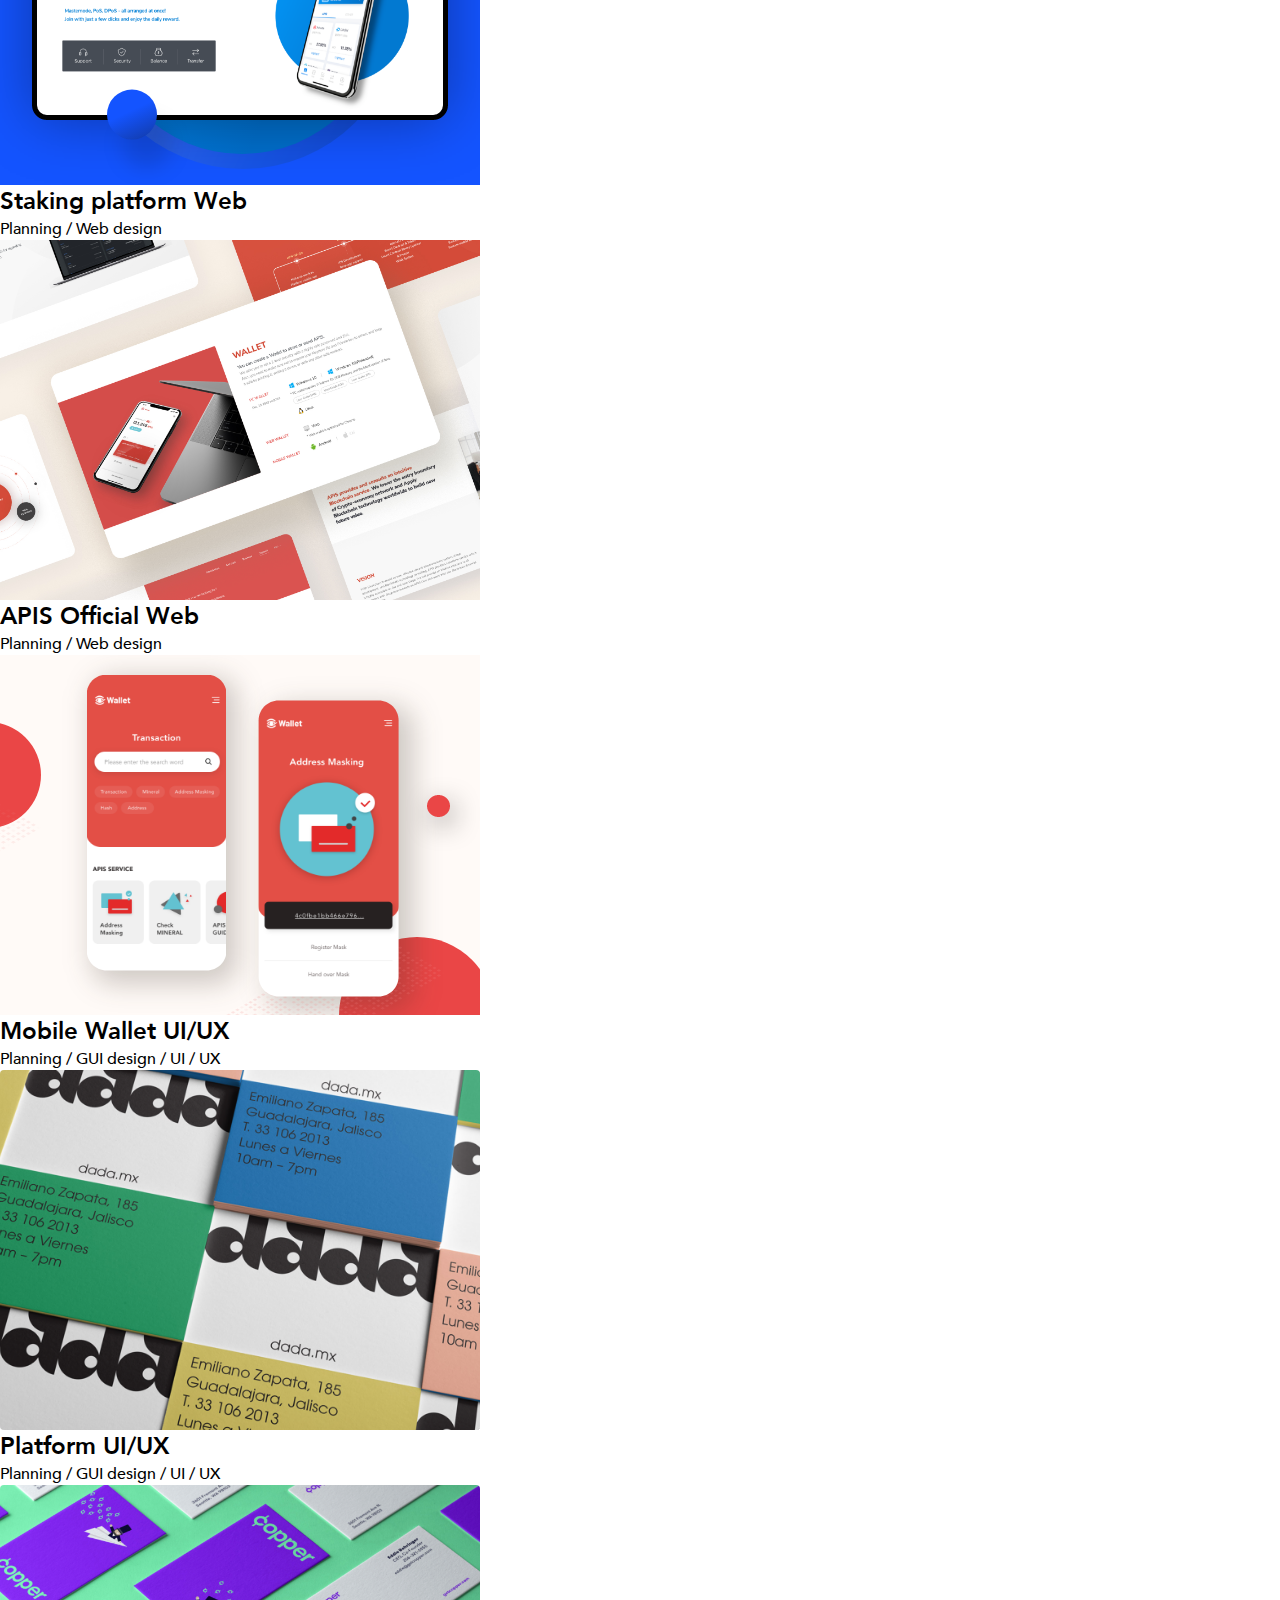
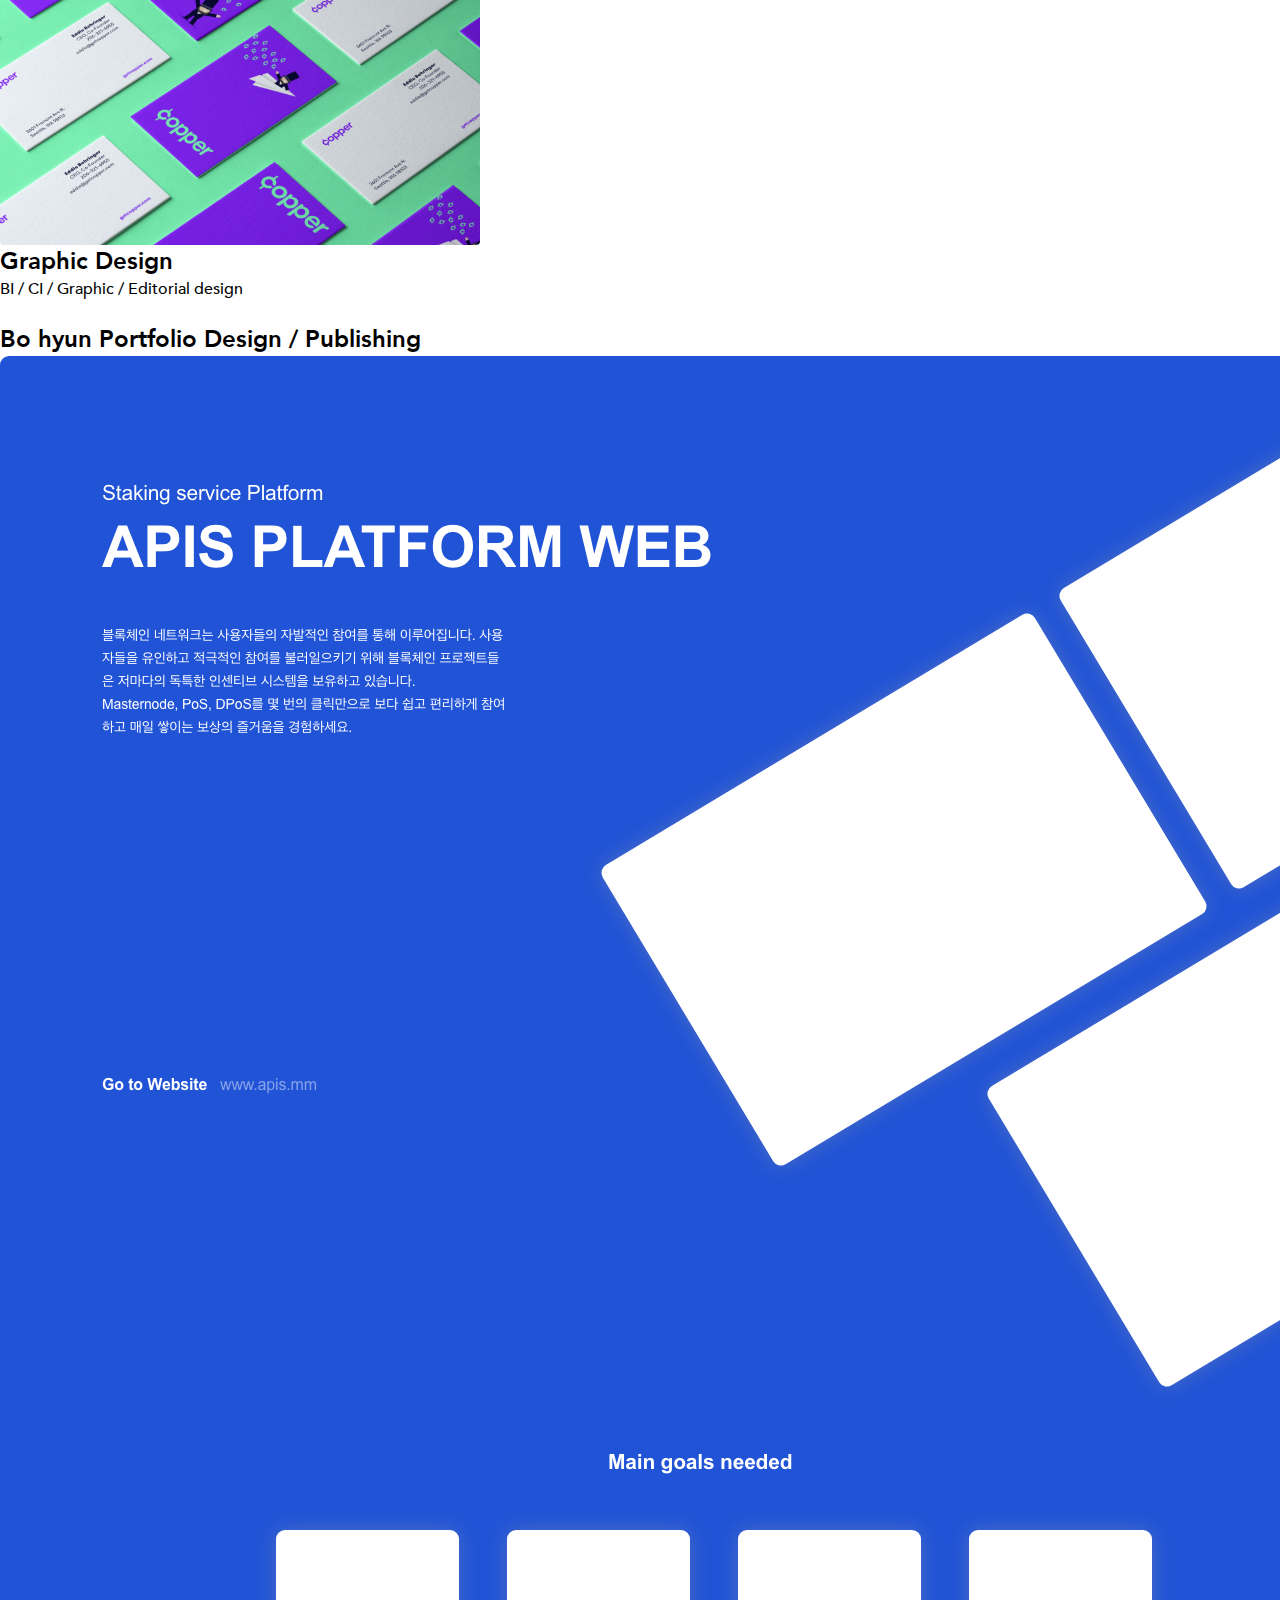
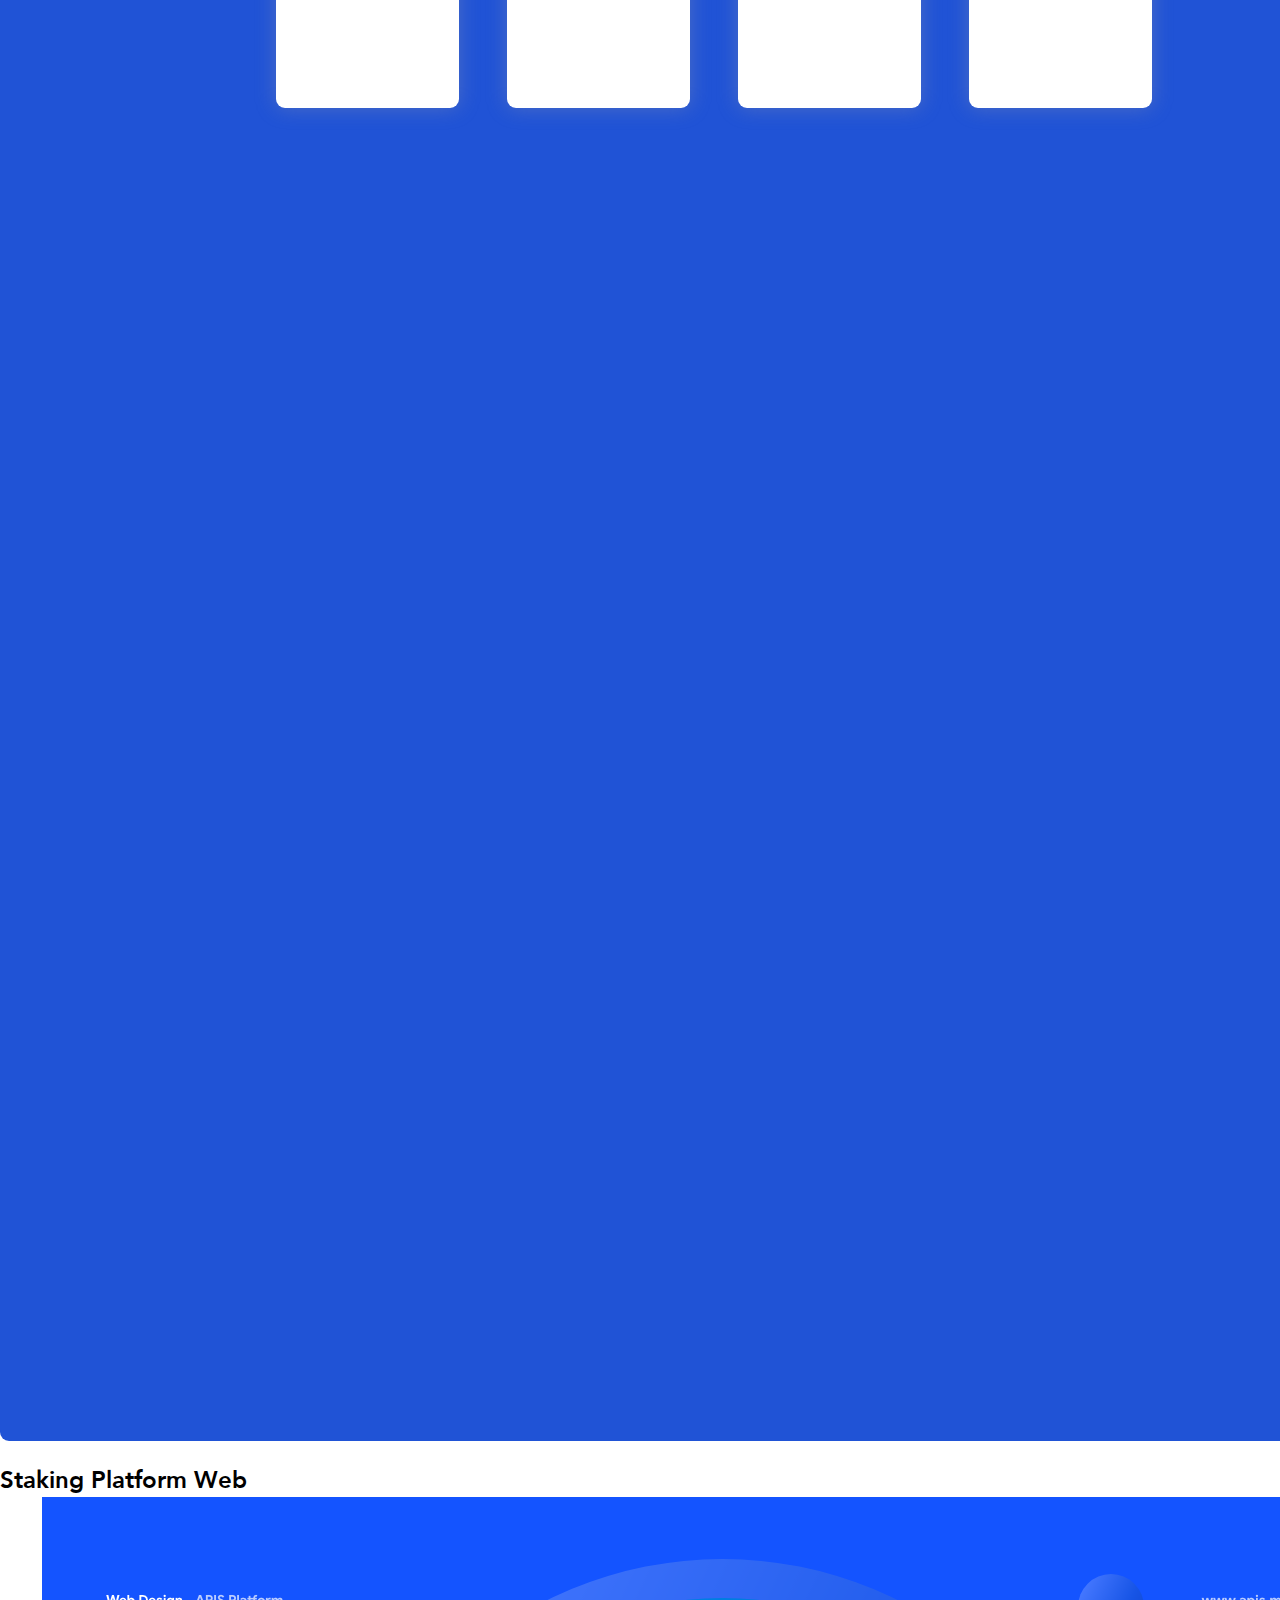
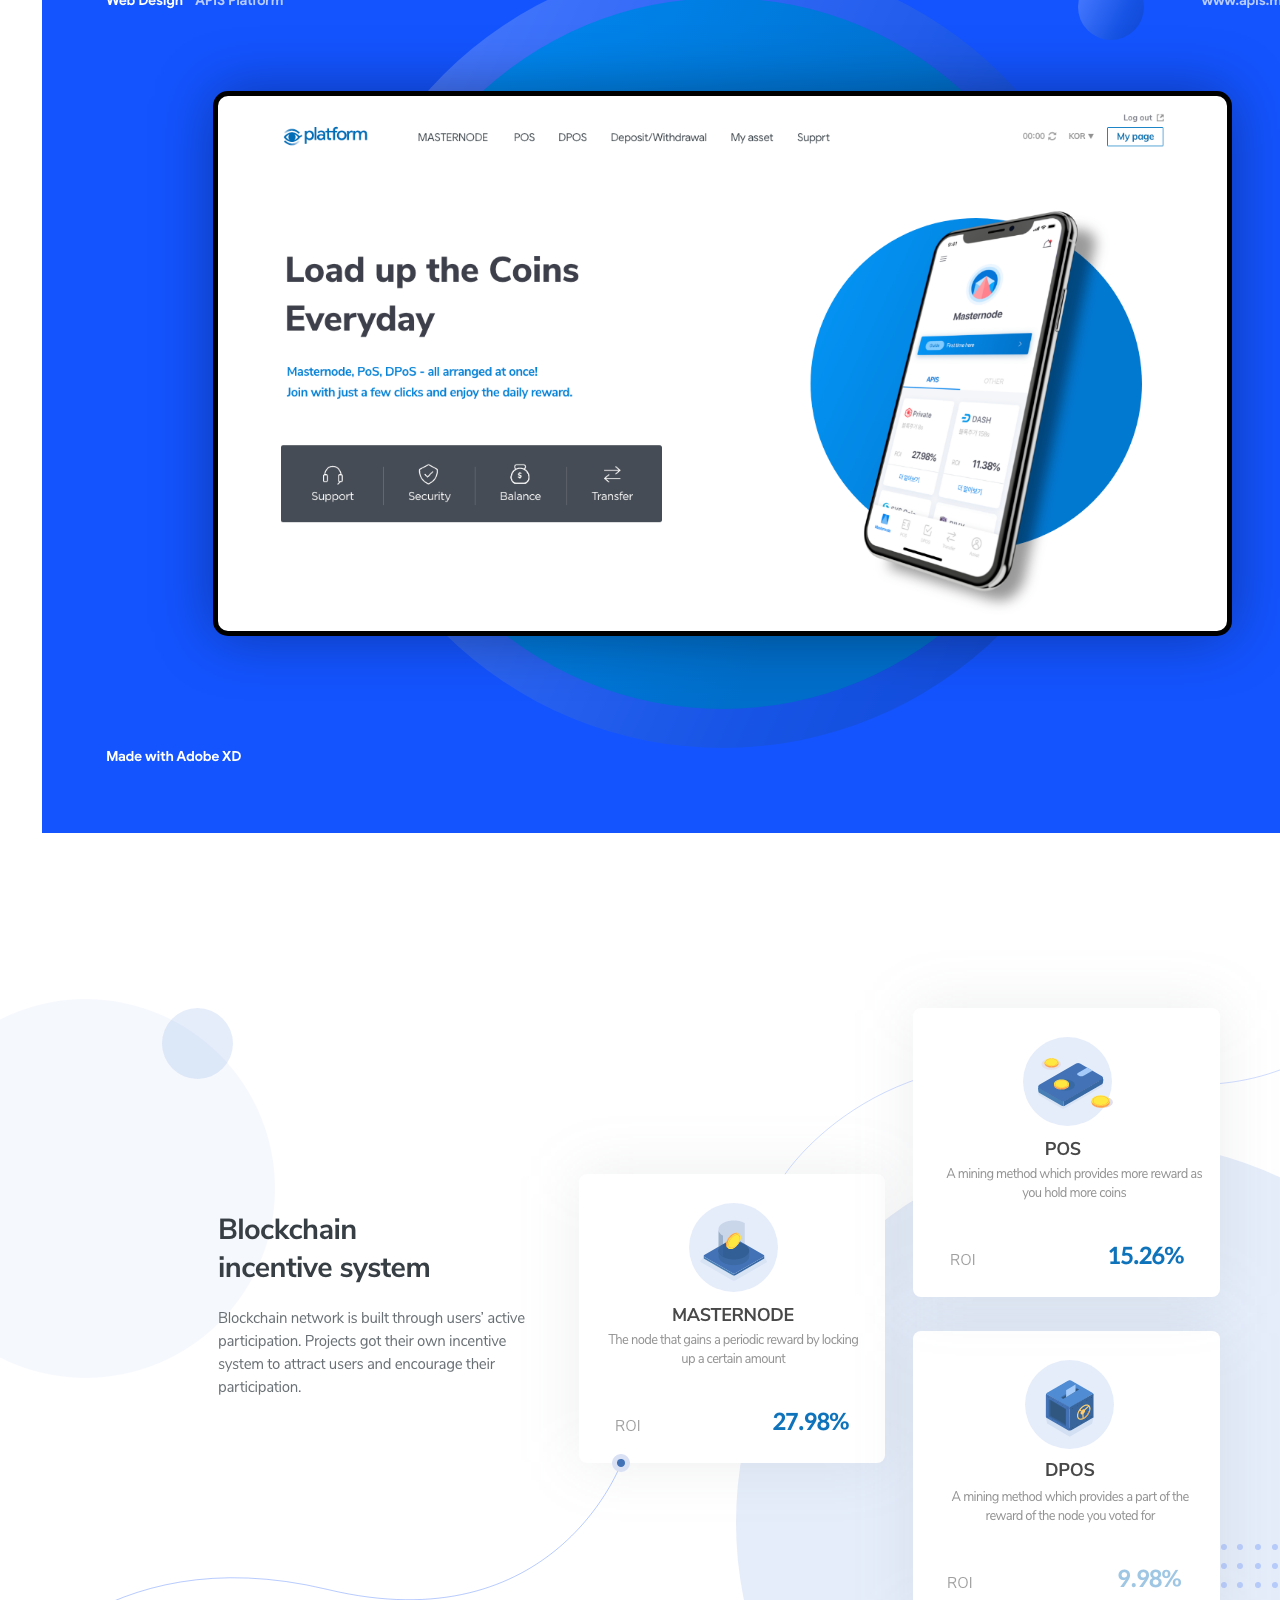
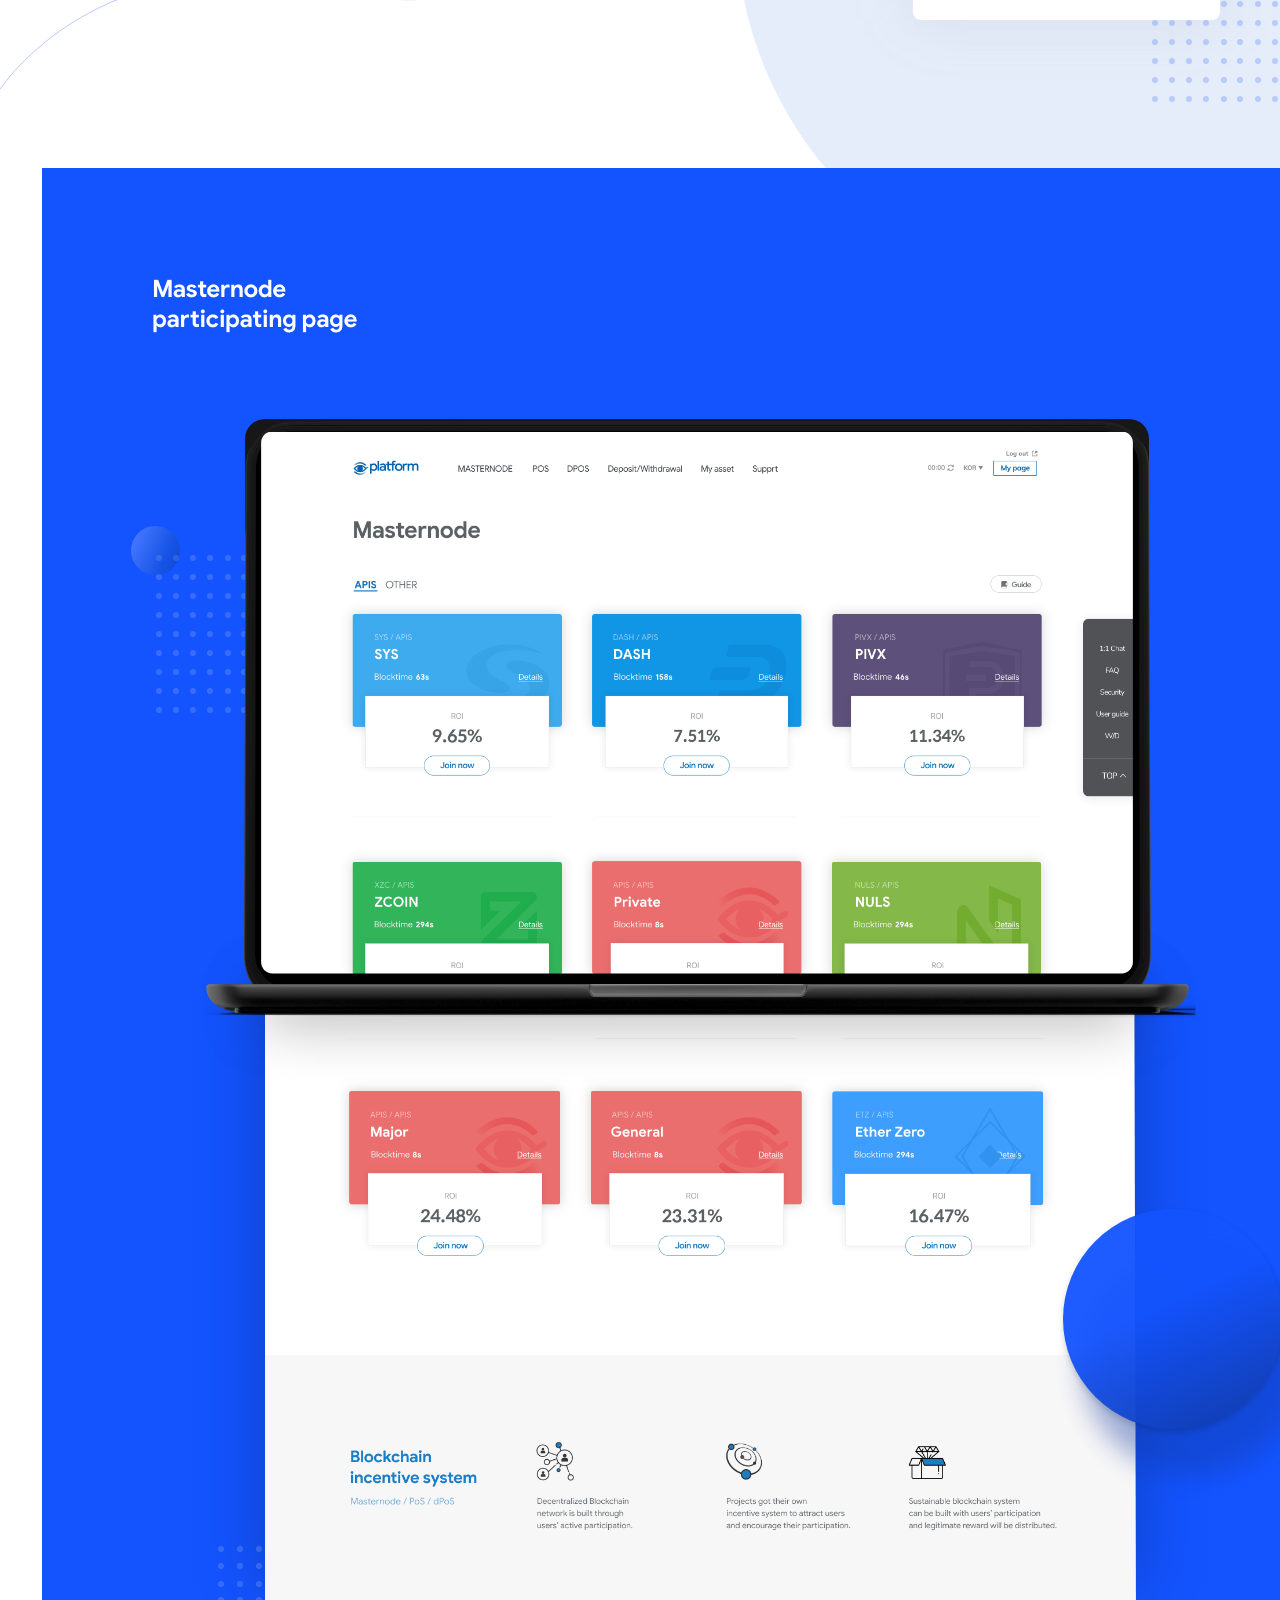
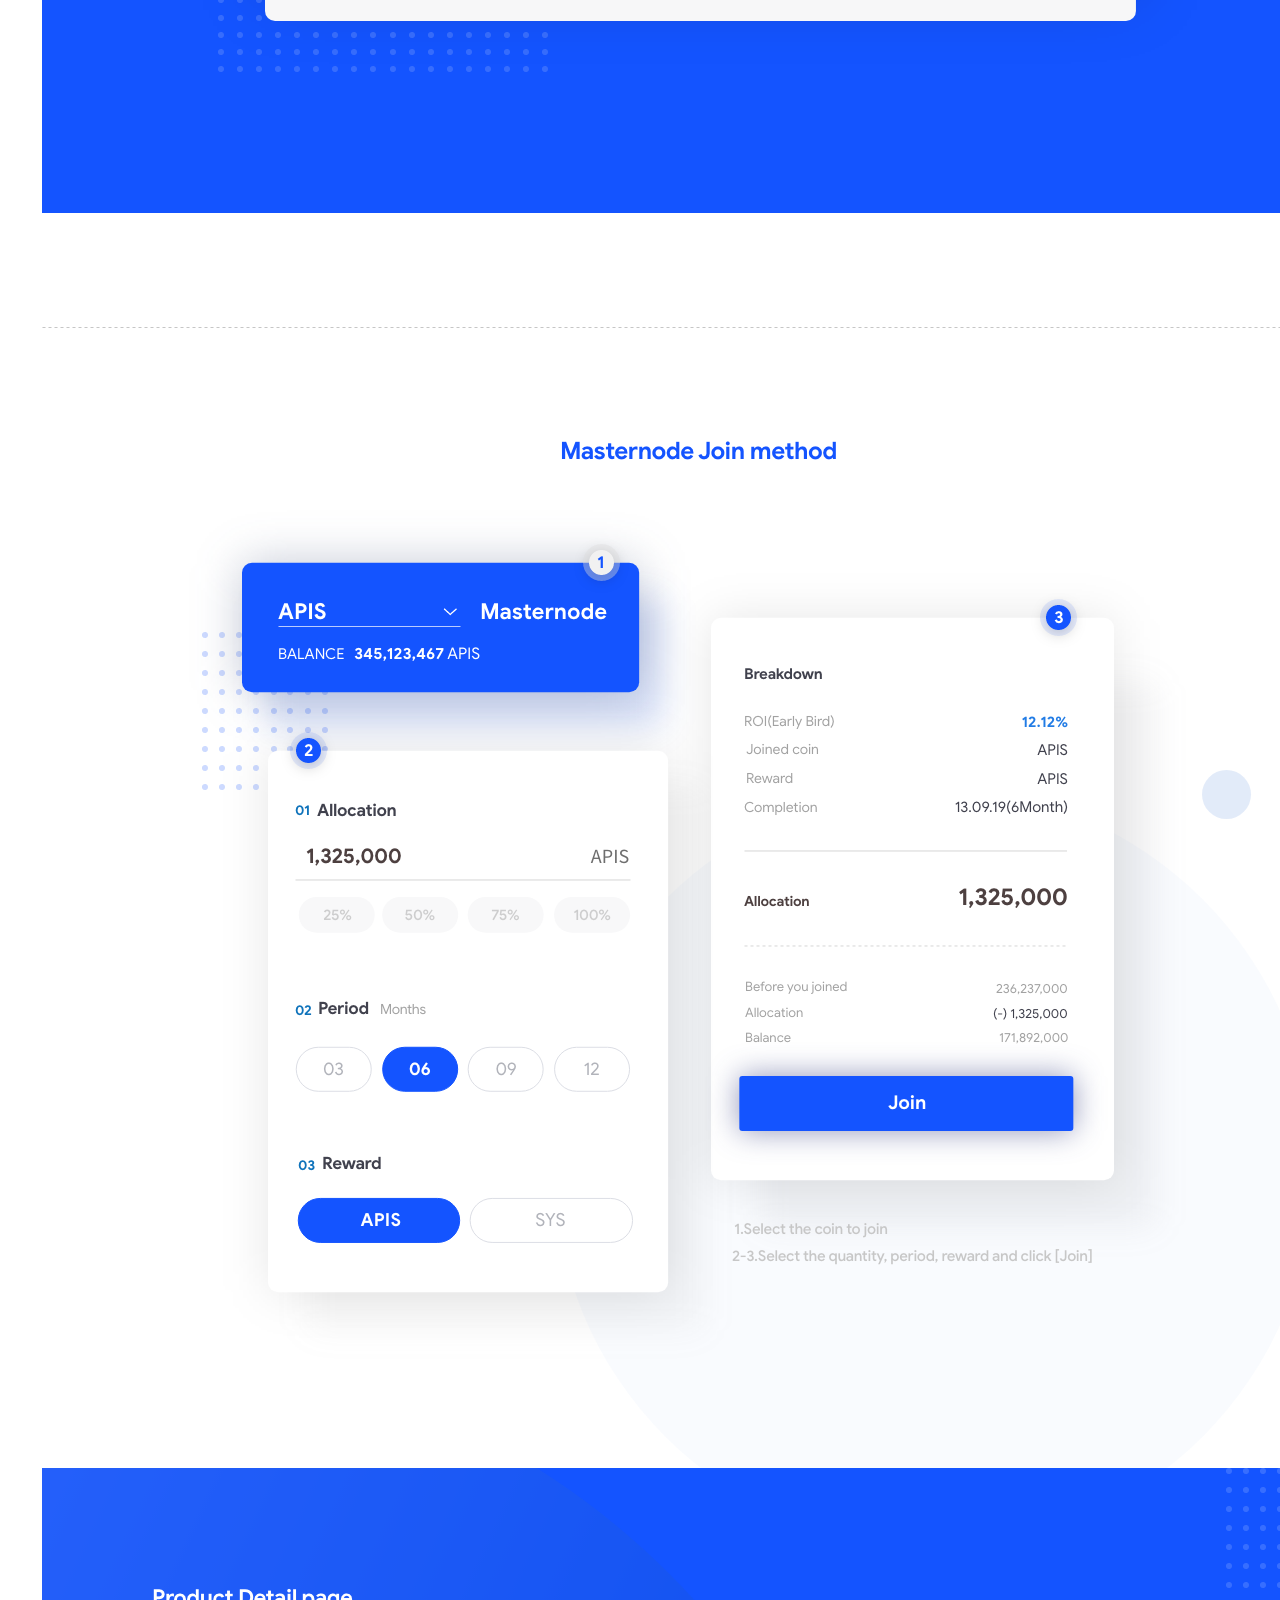
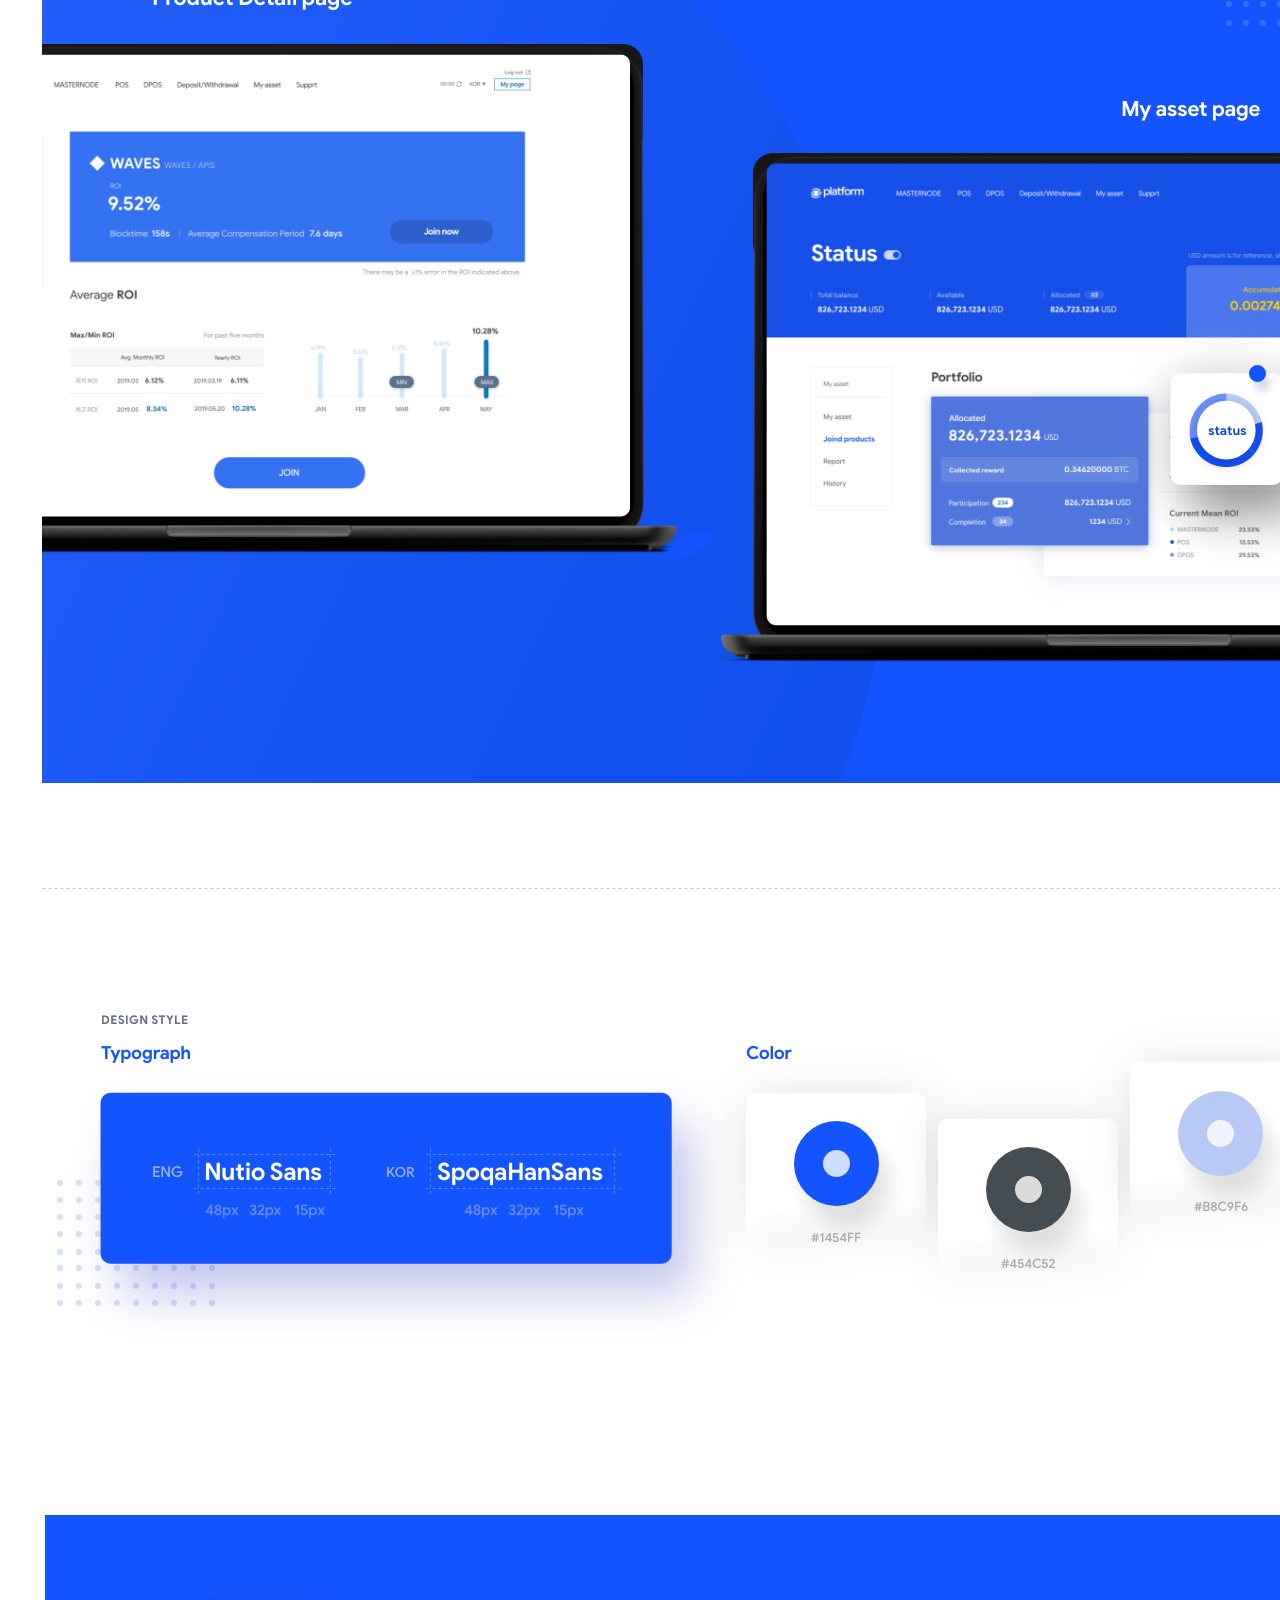
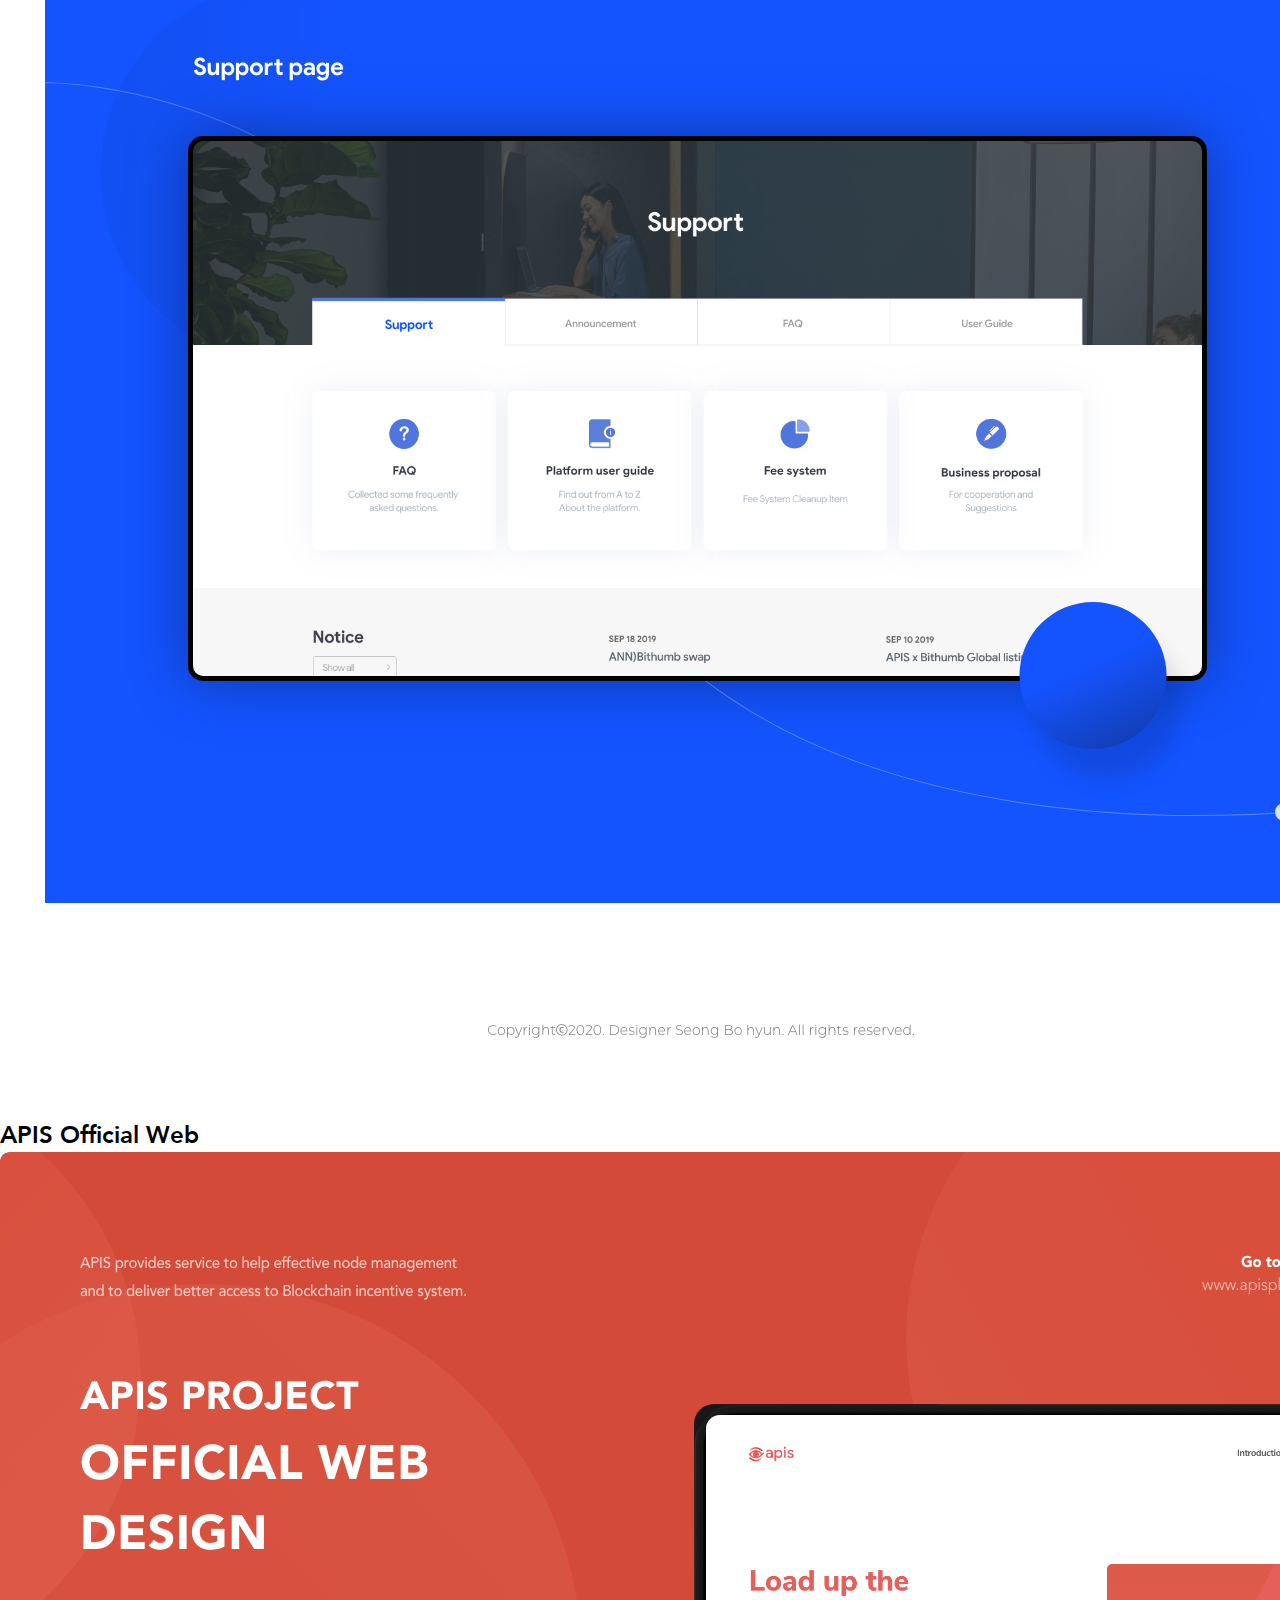
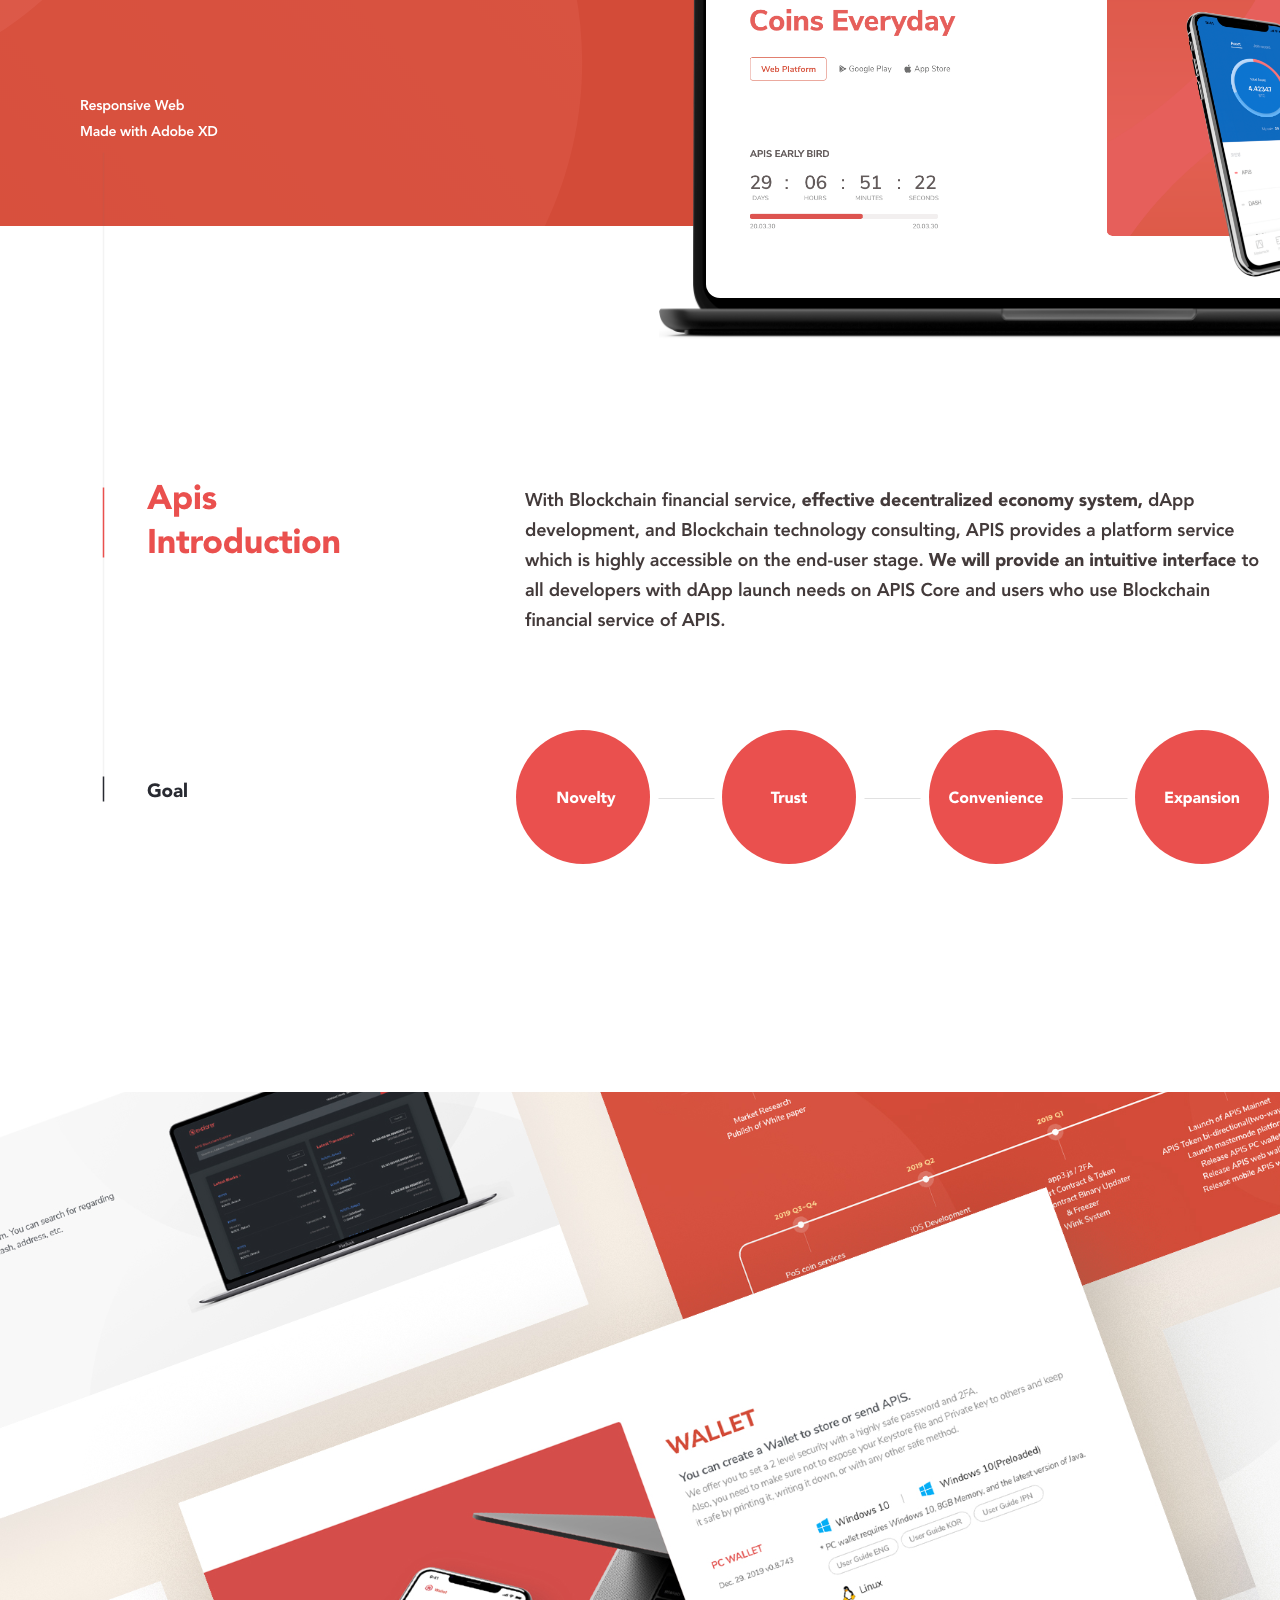
==== commit 58136904: "1.01" ====
--- a/index.html
+++ b/index.html
@@ -24,17 +24,17 @@
             <div class="logo"><a href="#a"><img src="img/logo.svg" alt="logo"></a></div>
             <div class="menu">
                 <ul>
-                   <li><a href="#a">Home222</a></li>
-                   <li><a href="#a">Portfolio</a></li>
-                   <li><a href="#a">About Me</a></li>
-                   <li><a href="#a">Skills</a></li>
-                   <li><a href="#a">Contact</a></li>
+                   <li><a href="#Home">Home</a></li>
+                   <li><a href="#Portfolio">Portfolio</a></li>
+                   <li><a href="#About Me">About Me</a></li>
+                   <li><a href="#Skills">Skills</a></li>
+                   <li><a href="#Contact">Contact</a></li>
                 </ul>
             </div>
 
         </div>
     </header>
-    <section class="banner">
+    <section class="Home">
            <div class="text">
              <div>
                <div class="main_text animated fadeInUp">Every moment<br>you need a <span>Designer</span></div>
@@ -54,7 +54,7 @@
    # portfolio
     ================================================-->
 
-   <section id="pg_main">
+   <section id="Portfolio">
      <section class="portfolio">
         <!-- <h3>2018 ~ 2020</h3> -->
          <h1>My Project</h1>
